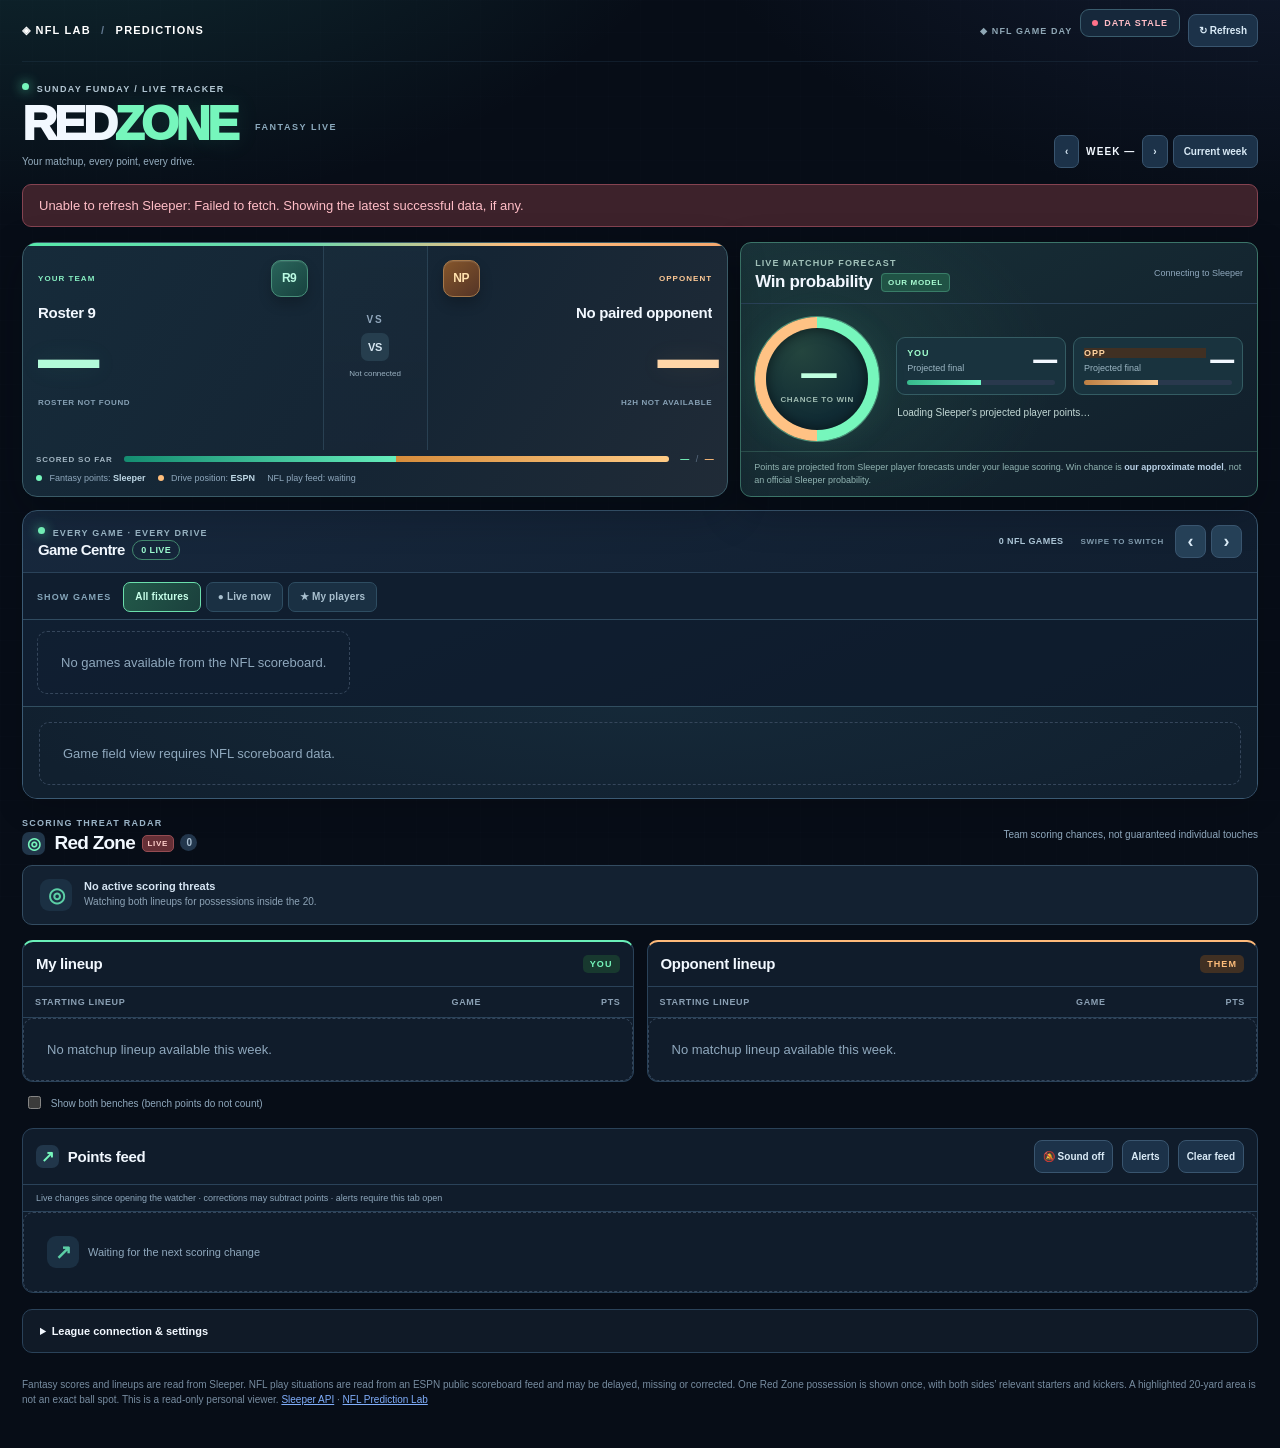
==== redzone.html @ 9529f9e5 "Unify duplicate fantasy Red Zone threat cards and recover last confirmed ball spot from ESPN live ga" ====
<!doctype html>
<html lang="en">
<head>
<meta charset="utf-8">
<meta name="viewport" content="width=device-width, initial-scale=1">
<meta name="theme-color" content="#0a111d">
<meta name="description" content="Sunday Funday fantasy matchup live scores and NFL red zone alerts, powered by Sleeper and ESPN.">
<title>Fantasy Red Zone | NFL Prediction Lab</title>
<link rel="icon" href="assets/favicon.svg" type="image/svg+xml">
<link rel="stylesheet" href="assets/redzone.css?v=4-broadcast">
<link rel="stylesheet" href="assets/redzone-broadcast.css?v=4-4" />
</head>
<body>
<div class="shell">
  <header class="top">
    <a class="back" href="./index.html">◈ NFL LAB <span>/</span> PREDICTIONS</a>
    <div class="topright"><span class="header-signal">◆ NFL GAME DAY</span><span id="connection" class="status"><i></i> CONNECTING</span><button id="refresh" class="small-btn">↻ Refresh</button></div>
  </header>
  <main>
    <div class="page-heading">
      <div class="title-block"><p class="eyebrow"><span class="broadcast-dot"></span> SUNDAY FUNDAY / LIVE TRACKER</p><h1>RED<span>ZONE</span> <small>FANTASY LIVE</small></h1><p class="subtitle">Your matchup, every point, every drive.</p></div>
      <div class="tools"><button id="weekPrev" class="small-btn" title="Previous week">‹</button><b id="weekLabel">WEEK —</b><button id="weekNext" class="small-btn" title="Next week">›</button><button id="currentWeek" class="small-btn subtle">Current week</button></div>
    </div>
    <div id="error" class="error" role="alert" hidden></div>
    <section class="command-deck" id="matchup" aria-label="Fantasy matchup and win forecast"><div class="matchup-live"><section class="scoreboard" aria-label="Your fantasy matchup scoreboard">
      <div class="score-side mine"><div class="score-top"><span class="overline">YOUR TEAM</span><span class="fantasy-logo" id="myBadge" aria-hidden="true">TH</span></div><strong id="myName">Tall &amp; Handsome</strong><div id="myScore" class="points">—</div><span id="myDetails" class="mini">Waiting for Sleeper</span></div>
      <div class="middle"><div class="versus">VS</div><div id="margin" class="margin">—</div><div id="lastUpdate" class="stamp">Not connected</div></div>
      <div class="score-side theirs"><div class="score-top"><span class="overline">OPPONENT</span><span class="fantasy-logo" id="theirBadge" aria-hidden="true">OP</span></div><strong id="theirName">Finding opponent</strong><div id="theirScore" class="points">—</div><span id="theirDetails" class="mini">Waiting for Sleeper</span></div>
    </section>
    <div class="score-track" aria-label="Share of points scored so far"><span class="score-track-label">SCORED SO FAR</span><div class="share-bar"><span id="myShareBar" class="share-me" style="width:50%"></span><span id="theirShareBar" class="share-them" style="width:50%"></span></div><span id="mySharePct" class="share-value">—</span><span class="share-divider">/</span><span id="theirSharePct" class="share-value theirs-share">—</span></div>
    <div class="feedmeta"><span><i class="dot green"></i> Fantasy points: <b>Sleeper</b></span><span><i class="dot orange"></i> Drive position: <b>ESPN</b></span><span id="gameFeedStatus">NFL play feed: waiting</span></div>

    </div>
    <section class="projections-panel panel" aria-label="Fantasy projected points and win probability">
      <div class="panelhead projection-head">
        <div><span class="eyebrow">LIVE MATCHUP FORECAST</span><h2>Win probability <span class="model-label">OUR MODEL</span></h2></div>
        <span id="projectionStamp" class="muted">Loading projections…</span>
      </div>
      <div class="projection-content">
        <div class="win-gauge" id="winGauge" style="--win:50">
          <div class="win-centre"><b id="winPct">—</b><small>CHANCE TO WIN</small></div>
        </div>
        <div class="projection-comparison">
          <div class="forecast-row"><span class="forecast-side me">YOU</span><b id="myProjected">—</b><span class="forecast-descriptor">Projected final</span><div class="forecast-mini"><span id="myForecastBar"></span></div></div>
          <div class="forecast-row"><span class="forecast-side rival">OPP</span><b id="theirProjected">—</b><span class="forecast-descriptor">Projected final</span><div class="forecast-mini"><span id="theirForecastBar"></span></div></div>
          <p id="projectionStatus" class="forecast-status">Checking Sleeper player projections and remaining game time.</p>
        </div>
      </div>
      <div class="projection-disclaimer">Points are projected from Sleeper player forecasts under your league scoring. Win chance is <strong>our approximate model</strong>, not an official Sleeper probability.</div>
    </section>

    </section>
    <section class="game-centre panel" id="games" aria-label="Live NFL game selector">
      <div class="panelhead game-centre-head">
        <div><span class="eyebrow"><span class="broadcast-dot"></span> EVERY GAME · EVERY DRIVE</span><h2>Game Centre <span id="gamesLiveCount" class="games-live-count">—</span></h2></div>
        <div class="game-controls"><span id="gamesStatus">Loading fixtures…</span><span class="swipe-hint">SWIPE TO SWITCH</span><button type="button" class="small-btn" id="gamePrev" aria-label="Previous NFL game">‹</button><button type="button" class="small-btn" id="gameNext" aria-label="Next NFL game">›</button></div>
      </div>
      <div class="game-filterbar" role="group" aria-label="Filter NFL game carousel">
        <span class="filter-title">SHOW GAMES</span>
        <button type="button" data-game-filter="all" aria-pressed="true" class="selected">All fixtures</button>
        <button type="button" data-game-filter="live" aria-pressed="false">● Live now</button>
        <button type="button" data-game-filter="mine" aria-pressed="false">★ My players</button>
      </div>
      <div class="game-strip" id="gameStrip" role="tablist" aria-label="Choose an NFL game"><div class="empty">Loading NFL games…</div></div>
      <div class="game-details" id="gameDetails" role="tabpanel"><div class="empty">Choose any NFL game to view the ball on the field.</div></div>
    </section>
    <section class="redzone-section">
      <div class="section-heading"><div><span class="eyebrow">SCORING THREAT RADAR</span><h2><span class="section-graphic">◎</span> Red Zone <span class="hot">LIVE</span> <span id="rzCount" class="rz-count">0</span></h2></div><span class="muted">Team scoring chances, not guaranteed individual touches</span></div>
      <div id="redzones" class="redzones"><div class="empty">Checking NFL games for Red Zone possessions…</div></div>
    </section>
    <div id="players" class="lineup-toolbar" aria-label="Choose fantasy lineup"><div class="view-switch"><button type="button" class="active" data-view="mine" aria-pressed="true">◉ My team</button><button type="button" data-view="theirs" aria-pressed="false">◉ Opponent</button></div><span class="compact-note">Swipe-free lineup view</span></div>
    <section class="columns" id="lineups" data-view="mine">
      <div class="panel team-panel"><div class="panelhead"><h2>My lineup <span id="myCount" class="count"></span></h2><span class="side-tag yours">YOU</span></div><div class="table-head"><span>STARTING LINEUP</span><span>GAME</span><span>PTS</span></div><div id="myPlayers"><div class="empty">Loading starters…</div></div></div>
      <div class="panel opponent-panel"><div class="panelhead"><h2>Opponent lineup <span id="theirCount" class="count"></span></h2><span class="side-tag rival">THEM</span></div><div class="table-head"><span>STARTING LINEUP</span><span>GAME</span><span>PTS</span></div><div id="theirPlayers"><div class="empty">Loading starters…</div></div></div>
    </section>
    <div class="bench-actions"><label><input id="benchToggle" type="checkbox"> Show both benches (bench points do not count)</label></div>
    <section id="scoringSection" class="panel activity-panel"><div class="panelhead"><h2><span class="section-graphic">↗</span> Points feed</h2><div class="actions"><button id="sound" class="small-btn">🔕 Sound off</button><button id="notifications" class="small-btn">Alerts</button><button id="clearActivity" class="small-btn subtle">Clear feed</button></div></div><div class="activity-help">Live changes since opening the watcher · corrections may subtract points · alerts require this tab open</div><div id="activity" class="activity"><div class="empty">Waiting for the next fantasy-points change…</div></div></section>
    <section class="settings"><details><summary>League connection &amp; settings</summary><div class="settings-body"><p>Connected by default to Sunday Funday / Tall &amp; Handsome. You can change league and roster if you want to watch a different Sleeper matchup.</p><div class="settings-controls"><label>Sleeper league ID <input id="leagueInput" inputmode="numeric" autocomplete="off"></label><label>My roster number <input id="rosterInput" type="number" min="1" max="99"></label><button id="saveSettings" class="small-btn primary">Connect league</button></div><p class="fine">No Sleeper password or API key needed. Settings and scoring activity remain in this browser.</p></div></details></section>
    <footer>Fantasy scores and lineups are read from Sleeper. NFL play situations are read from an ESPN public scoreboard feed and may be delayed, missing or corrected. One Red Zone possession is shown once, with both sides’ relevant starters and kickers. A highlighted 20-yard area is not an exact ball spot. This is a read-only personal viewer. <a href="https://docs.sleeper.com/" target="_blank" rel="noopener">Sleeper API</a> · <a href="./index.html">NFL Prediction Lab</a></footer>
  </main>
  <nav class="mobile-dock" aria-label="Red Zone navigation"><a href="#matchup"><span aria-hidden="true">◈</span>Matchup</a><a href="#games"><span aria-hidden="true">▰</span>Games</a><a href="#players"><span aria-hidden="true">♙</span>Players</a><a href="#scoringSection"><span aria-hidden="true">↗</span>Activity</a></nav>
</div>
<script src="assets/redzone-core.js?v=4-4" defer></script>
<script src="assets/redzone.js?v=4-4" defer></script>
</body>
</html>
---- assets/redzone.css ----
:root{color-scheme:dark;--bg:#090f1a;--panel:#121c2b;--panel2:#192536;--border:#29394d;--text:#f2f6fc;--muted:#9aabba;--lime:#71ebbb;--orange:#ffad57;--red:#ff7285;--blue:#80aefb;font-family:Inter,-apple-system,BlinkMacSystemFont,"Segoe UI",sans-serif}
*{box-sizing:border-box}body{margin:0;background:radial-gradient(ellipse 120% 470px at 55% -130px,#18304b 0%,#090f1a 73%);color:var(--text);min-height:100vh}button,input{font:inherit}button{cursor:pointer}a{color:var(--blue)}.shell{max-width:1510px;margin:auto;padding:0 28px}.top{height:75px;display:flex;align-items:center;justify-content:space-between;border-bottom:1px solid var(--border)}.back{text-decoration:none;font-weight:900;letter-spacing:.1em;color:white}.back span{color:#627991;margin:0 11px}.topright,.tools,.actions{display:flex;align-items:center;gap:9px;flex-wrap:wrap}.status{font-size:11px;letter-spacing:.09em;border:1px solid var(--border);border-radius:40px;padding:9px 12px;color:var(--muted);font-weight:800}.status i{display:inline-block;width:7px;height:7px;border-radius:100%;background:var(--orange);margin-right:6px}.status.live i{background:var(--lime);box-shadow:0 0 11px var(--lime)}.status.error i{background:var(--red)}.small-btn{background:#1a2a3b;border:1px solid #355069;color:#dce8f9;border-radius:9px;padding:9px 13px;font-size:12px;font-weight:700}.small-btn:active{transform:translateY(1px)}.small-btn:hover{background:#25415b}.small-btn.primary{background:var(--lime);border-color:var(--lime);color:#09171a}.subtle{background:transparent}main{padding:33px 0 44px}.page-heading{display:flex;align-items:end;justify-content:space-between;gap:20px;margin-bottom:27px}.eyebrow,.overline{font-size:10px;font-weight:850;letter-spacing:.18em;color:var(--lime)}h1{font-size:clamp(38px,5.4vw,72px);letter-spacing:-.055em;line-height:1;margin:11px 0 10px}h1 em{color:var(--lime);font-style:normal}.subtitle,.muted,.mini,.stamp{color:var(--muted);font-size:13px}.subtitle{margin:0}.tools{padding-bottom:4px}.tools b{font-size:13px;min-width:64px;text-align:center;white-space:nowrap}.scoreboard{display:grid;grid-template-columns:minmax(0,1fr) 170px minmax(0,1fr);border:1px solid var(--border);border-radius:17px;background:linear-gradient(155deg,#162637,#101b28);overflow:hidden}.score-side{padding:27px 32px}.score-side strong{display:block;font-size:clamp(15px,1.75vw,21px);font-weight:800;margin:11px 0 5px;white-space:nowrap;overflow:hidden;text-overflow:ellipsis}.score-side.theirs{text-align:right}.theirs .overline{color:var(--orange)}.points{font-size:clamp(53px,6.4vw,88px);line-height:1.06;font-weight:900;letter-spacing:-.065em;font-variant-numeric:tabular-nums}.mine .points{color:var(--lime)}.theirs .points{color:var(--orange)}.middle{border-left:1px solid var(--border);border-right:1px solid var(--border);display:flex;flex-direction:column;align-items:center;justify-content:center;gap:9px;text-align:center}.versus{font-weight:900;color:#748ba0;font-size:16px}.margin{padding:6px 10px;background:#263648;border-radius:6px;font-size:12px;font-weight:900}.stamp{font-size:10px;padding:0 10px}.feedmeta{display:flex;gap:12px 23px;flex-wrap:wrap;margin:15px 0 31px;color:var(--muted);font-size:11px}.feedmeta b{color:#d1dbe8}.dot{display:inline-block;width:8px;height:8px;border-radius:100%;margin-right:5px}.green{background:var(--lime)}.orange{background:var(--orange)}.section-heading{display:flex;justify-content:space-between;align-items:end;gap:14px;margin-bottom:13px}.section-heading .eyebrow{color:var(--muted)}h2{font-size:18px;letter-spacing:-.02em;margin:6px 0}.hot{color:var(--orange);font-size:10px;vertical-align:middle}.redzone-section{margin-bottom:30px}.redzones{display:grid;grid-template-columns:repeat(auto-fit,minmax(270px,1fr));gap:12px}.redzone-card{border:1px solid #5a4939;border-left:5px solid var(--orange);background:linear-gradient(110deg,#30271f,#1b2532);padding:18px 19px;border-radius:11px}.redzone-card.opponent{border-left-color:var(--red);background:linear-gradient(110deg,#32232d,#1b2532)}.rz-top{display:flex;justify-content:space-between;align-items:center;gap:10px}.rz-pill{background:#664021;color:#ffd4a3;padding:4px 9px;font-size:10px;font-weight:900;border-radius:5px;letter-spacing:.07em}.opponent .rz-pill{background:#633340;color:#ffd3d9}.rz-game{font-weight:850;font-size:15px;margin:9px 0}.rz-players{font-size:12px;line-height:1.7;color:#e8eff9}.rz-foot{color:#adb9c5;font-size:11px;margin-top:9px}.empty{padding:23px;color:var(--muted);border:1px dashed #35465b;border-radius:10px;font-size:13px;grid-column:1/-1}.columns{display:grid;grid-template-columns:1fr 1fr;gap:15px}.panel{background:var(--panel);border:1px solid var(--border);border-radius:13px;overflow:hidden}.panelhead{display:flex;justify-content:space-between;align-items:center;gap:12px;border-bottom:1px solid var(--border);padding:16px 18px}.panelhead h2{margin:0}.count{font-size:11px;color:var(--muted);font-weight:500}.side-tag{font-weight:900;font-size:9px;letter-spacing:.12em;padding:6px 8px;border-radius:5px}.yours{color:var(--lime);background:#18392f}.rival{color:var(--orange);background:#403023}.table-head,.player{display:grid;grid-template-columns:minmax(0,1fr) 112px 73px;gap:8px;align-items:center;padding:0 18px}.table-head{height:36px;color:#7c91a5;font-size:10px;letter-spacing:.12em;font-weight:800;border-bottom:1px solid var(--border)}.table-head span:last-child{text-align:right}.player{min-height:63px;border-bottom:1px solid #223144}.player:last-child{border-bottom:0}.player.redzone{background:#382c22}.player.redzone.enemy{background:#362632}.player.changed{animation:flash 4.5s ease-out}.player.bench{background:#0c1521;opacity:.83}.who{display:flex;min-width:0;align-items:center;gap:11px}.position{display:flex;align-items:center;justify-content:center;background:#263c51;border:1px solid #34506b;color:#c7ddff;border-radius:7px;min-width:34px;height:33px;font-size:10px;font-weight:900}.who-text{min-width:0}.who-text strong{display:block;font-size:12px;white-space:nowrap;overflow:hidden;text-overflow:ellipsis}.who-text small{display:block;margin-top:3px;color:var(--muted);font-size:10px}.game{color:#b0c0ce;font-size:10px}.game.live{color:var(--lime)}.game.final{color:#748796}.game small{display:block;font-size:10px;margin-top:4px;color:#8496a6}.playerpoints{font-variant-numeric:tabular-nums;text-align:right;font-weight:900;font-size:17px}.playerpoints.unknown{font-size:12px;color:var(--muted)}.bench-actions{padding:17px 3px 28px;color:var(--muted);font-size:12px}.bench-actions label{cursor:pointer}.bench-actions input{accent-color:var(--lime);vertical-align:middle;margin-right:7px}.activity-panel{margin-bottom:24px}.activity-help{padding:12px 18px;border-bottom:1px solid var(--border);color:var(--muted);font-size:11px}.activity{max-height:440px;overflow-y:auto}.activity-row{display:grid;grid-template-columns:68px 71px minmax(0,1fr) 70px;gap:10px;align-items:center;padding:13px 18px;border-bottom:1px solid #243347;font-size:12px}.activity-row:last-child{border-bottom:0}.event-time{color:var(--muted);font-size:11px}.event-team{font-weight:900;font-size:10px}.event-team.my{color:var(--lime)}.event-team.their{color:var(--orange)}.event-title{font-weight:700}.event-title small{display:block;color:var(--muted);font-size:10px;font-weight:400;margin-top:5px}.event-delta{text-align:right;font-weight:900;font-variant-numeric:tabular-nums;color:var(--lime)}.event-delta.neg{color:var(--red)}.settings{border:1px solid var(--border);border-radius:10px;background:#101a27}.settings summary{padding:15px 17px;cursor:pointer;font-size:12px;font-weight:700}.settings-body{padding:1px 17px 15px;color:var(--muted);font-size:12px}.settings-controls{display:flex;gap:10px;flex-wrap:wrap;align-items:end}.settings-controls label{display:grid;gap:7px}.settings-controls input{background:#091523;color:var(--text);border:1px solid #355069;padding:10px;border-radius:7px;width:230px}.settings-controls label:nth-child(2) input{width:135px}.fine{font-size:11px}footer{font-size:11px;color:#778ca0;line-height:1.8;margin-top:24px}.error{border:1px solid #854351;background:#3d222b;padding:13px 16px;border-radius:9px;color:#ffbdc6;margin-bottom:15px;font-size:13px}@keyframes flash{0%,40%{background:#255141}100%{background:transparent}}@media(max-width:850px){.columns{grid-template-columns:1fr}.page-heading{align-items:start;flex-direction:column}.scoreboard{grid-template-columns:minmax(0,1fr) 82px minmax(0,1fr)}.score-side{padding:19px 14px}.score-side strong{font-size:14px;min-height:34px}.points{font-size:clamp(36px,8vw,67px)}.margin{font-size:10px;padding:6px}.stamp{font-size:9px}.shell{padding:0 14px}.activity-row{grid-template-columns:49px 40px minmax(0,1fr) 52px;padding:12px 9px;gap:7px}.activity-row .event-team{font-size:9px}.section-heading{align-items:start;flex-direction:column}.panelhead{flex-wrap:wrap}}@media(max-width:400px){.top{height:66px}.back{font-size:11px}.status{font-size:9px;padding:8px}.topright .small-btn{font-size:10px;padding:8px}.scoreboard{grid-template-columns:minmax(0,1fr) 66px minmax(0,1fr)}.score-side strong{font-size:12px}.middle .versus{font-size:12px}.table-head,.player{grid-template-columns:minmax(0,1fr) 83px 53px;gap:4px;padding-left:11px;padding-right:11px}.who{gap:6px}.who-text strong{font-size:11px}.position{min-width:29px;height:29px}.playerpoints{font-size:15px}}



/* v2 broadcast redesign — dense, readable and mobile-first */
:root{--bg:#080e17;--panel:#111d2c;--panel2:#1c2b3d;--border:#26394e;--muted:#94a8be;--lime:#54e3b0;--orange:#ffb34f;--red:#ff637a}
html{font-size:13px}body{background:#080e17;background-image:radial-gradient(ellipse 65% 26rem at 3% -9%,rgba(34,99,104,.2),transparent 80%),radial-gradient(ellipse 50% 25rem at 98% 0%,rgba(50,67,116,.16),transparent 75%)}
.shell{max-width:1320px;padding:0 20px}
.top{height:55px}.back{font-size:11px;letter-spacing:.09em}.back span{margin:0 6px}
.topright{gap:8px}.status{font-size:9px;padding:7px 11px;letter-spacing:.1em}
.status i{width:6px;height:6px}.small-btn{font-size:11px;border-radius:8px;padding:7px 10px;background:#172538}
main{padding:21px 0 34px}
.page-heading{margin-bottom:16px;gap:12px}.page-heading .eyebrow{margin:0;color:#93abc1;font-size:9px;letter-spacing:.17em}
.broadcast-dot{display:inline-block;vertical-align:2px;width:7px;height:7px;border-radius:50%;background:var(--lime);box-shadow:0 0 12px #54e3b0;margin-right:4px;animation:breathe 2s infinite}
h1{font-size:clamp(27px,3.1vw,40px);margin:6px 0 3px;letter-spacing:-.055em;line-height:1.05;font-weight:950}
h1 span{color:var(--lime)}h1 small{font-size:10px;letter-spacing:.17em;color:#8196aa;vertical-align:middle;font-weight:800;margin-left:10px}
.subtitle{font-size:11px;line-height:1.3}
.tools{gap:5px;padding:0;align-items:center}.tools b{font-size:10px;letter-spacing:.07em;min-width:52px}
.scoreboard{position:relative;grid-template-columns:minmax(0,1fr) minmax(82px,.25fr) minmax(0,1fr);border-color:#2e4257;background:linear-gradient(115deg,#172939 0%,#101e2c 49%,#172334 100%);border-radius:14px;box-shadow:0 7px 30px rgba(0,0,0,.22)}
.scoreboard:before{content:"";position:absolute;top:0;left:0;right:0;height:2px;background:linear-gradient(90deg,var(--lime) 0%,rgba(77,225,172,.2) 48%,rgba(255,166,73,.24) 52%,var(--orange) 100%)}
.score-side{padding:17px 20px 13px;min-width:0}
.score-top{display:flex;align-items:center;justify-content:space-between;gap:5px}
.score-side.theirs .score-top{flex-direction:row-reverse}
.overline{font-size:8px;letter-spacing:.15em;color:#70e7b8}.theirs .overline{color:#f8b66c}
.fantasy-logo{display:grid;place-items:center;flex:0 0 auto;width:35px;height:35px;border-radius:10px;background:linear-gradient(140deg,#2a655b,#17423f);border:1px solid #488f7a;color:#bafae2;font-weight:900;font-size:12px;letter-spacing:-.05em;box-shadow:0 2px 8px #0003}
.theirs .fantasy-logo{background:linear-gradient(140deg,#85562b,#543426);border-color:#a5784a;color:#ffe2ae}
.score-side strong{font-size:clamp(12px,1.15vw,15px);margin:6px 0 6px;min-height:17px;font-weight:780}
.points{font-size:clamp(38px,4.7vw,66px);font-variant-numeric:tabular-nums;letter-spacing:-.063em;line-height:1;font-weight:950}
.mine .points{color:#a0fbd4}.theirs .points{color:#ffd296}
.score-side .mini{display:block;margin-top:8px;font-size:8px;letter-spacing:.09em;color:#8399af}
.middle{border-color:#2e4257;gap:8px;padding:10px 4px}.versus{font-size:10px;letter-spacing:.2em}.margin{background:#253448;border-radius:7px;padding:9px 9px;font-size:12px;white-space:nowrap;color:#c9d8e8}
.margin.leading{color:#88f4ca;background:rgba(36,116,91,.28)}.margin.trailing{color:#ffd19d;background:rgba(122,67,36,.29)}
.stamp{font-size:9px;line-height:1.3;color:#94a7b7}
.score-track{display:flex;gap:7px;align-items:center;margin:10px 0 0;font-size:9px;letter-spacing:.05em}
.score-track-label{font-size:9px;color:#8095a7;letter-spacing:.1em;font-weight:850;white-space:nowrap}
.share-bar{display:flex;min-width:0;height:6px;border-radius:10px;overflow:hidden;background:#263548;flex:1;margin:0 5px}
.share-me{background:linear-gradient(90deg,#148c70,#65edbb);transition:width .45s ease}.share-them{background:linear-gradient(90deg,#d68c3b,#ffcb85);transition:width .45s ease}
.share-value{color:var(--lime);font-weight:900;font-variant-numeric:tabular-nums}.share-value.theirs-share{color:var(--orange)}
.share-divider{color:#5e7186}
.feedmeta{gap:7px 19px;margin:9px 0 22px;font-size:9px;line-height:1.3}
.feedmeta .dot{width:6px;height:6px}.feedmeta b{font-weight:800}
.section-heading{margin-bottom:10px;align-items:center}.section-heading .eyebrow{font-size:9px;letter-spacing:.14em;color:#90a6bb}
.section-heading h2{font-size:18px;margin:3px 0 0;letter-spacing:-.03em}
.section-graphic{display:inline-grid;place-items:center;width:23px;height:23px;border-radius:7px;background:#21364a;color:var(--lime);font-size:16px;margin-right:5px}
.hot{display:inline-block;padding:3px 5px;border:1px solid #764438;border-radius:5px;background:#42272a;color:#ffc1b2;font-size:8px;letter-spacing:.08em;vertical-align:3px;margin-left:2px}
.rz-count{font-size:10px;color:#a8bdd0;background:#22364c;border-radius:99px;min-width:19px;padding:3px 6px;vertical-align:3px;margin-left:2px}
.section-heading .muted{font-size:10px}.redzone-section{margin-bottom:20px}
.redzones{gap:10px;grid-template-columns:repeat(auto-fit,minmax(245px,1fr))}
.redzone-card{position:relative;border:1px solid #365f56;border-left:3px solid var(--lime);background:linear-gradient(130deg,#162d2d,#132234);padding:12px 13px 11px;border-radius:11px;overflow:hidden}
.redzone-card.opponent{background:linear-gradient(130deg,#2a262a,#152332);border-color:#6b4551;border-left:3px solid var(--red)}
.rz-top{gap:8px}.rz-pill{color:#a2fbd3;background:#1d5b4d;font-size:8px;padding:4px 6px;border-radius:5px;letter-spacing:.06em}
.opponent .rz-pill{background:#713e4b;color:#ffc5ce}.rz-clock{font-size:10px;color:#b2c3cd;font-variant-numeric:tabular-nums}
.rz-main{display:flex;align-items:center;justify-content:space-between;gap:8px;margin:9px 0 8px}
.rz-team{display:flex;align-items:center;gap:8px;font-size:15px}
.rz-team b{display:block;font-size:15px}.rz-team small{display:block;color:#8aa1b4;font-size:9px;margin-top:2px}
.rz-chip{font-size:9px;color:#ffd7ac;border:1px solid #916b43;background:#584028;padding:5px 7px;border-radius:6px;font-weight:800;white-space:nowrap}
.team-mark{display:inline-grid;position:relative;place-items:center;vertical-align:middle;flex:0 0 auto;width:22px;height:22px;border-radius:7px;background:#263b4d;overflow:hidden}
.team-mark img{position:absolute;inset:1px;width:calc(100% - 2px);height:calc(100% - 2px);object-fit:contain;filter:drop-shadow(0 0 1px rgba(255,255,255,.2))}
.team-mark .team-code{font-size:8px;font-weight:900;color:#b5cbe0}
.team-mark.tiny{width:17px;height:17px;border-radius:4px;background:#263447}
.team-mark.tiny .team-code{font-size:7px}.team-mark.large{width:36px;height:36px;border-radius:10px;background:#233c43}
.mini-field{height:35px;position:relative;display:flex;align-items:center;border:1px solid #578365;border-radius:5px;overflow:hidden;background:repeating-linear-gradient(90deg,#16452f 0,#16452f 19.4%,#22573b 19.5%,#22573b 20%);margin:0 0 8px}
.field-stripes{position:absolute;inset:3px 8px;border-left:1px solid #ffffff62;border-right:2px solid #ffffffaa;background:repeating-linear-gradient(90deg,transparent 0,transparent calc(25% - 1px),#ffffff44 calc(25% - 1px),#ffffff44 25%);pointer-events:none}
.field-twenty,.field-ten,.field-goal{position:absolute;z-index:1;font-size:9px;color:#d0e8d7;font-weight:900;letter-spacing:.1em;text-shadow:0 1px 3px #000;top:12px}
.field-twenty{left:12px}.field-ten{left:51%}.field-goal{right:10px}.field-ball{position:absolute;left:36%;top:8px;font-size:16px;transform:rotate(15deg);color:#ffe6a7;text-shadow:0 1px 5px #000;filter:drop-shadow(0 0 5px #ffd885)}
.rz-players{font-size:11px;line-height:1.35;font-weight:700;color:#eef7ff}.rz-secondary{display:block;font-size:10px;color:#9db5c6;margin-top:4px}
.rz-foot{font-size:10px;color:#9fb6c8;margin-top:8px}
.idle-zone{display:flex;align-items:center;gap:12px;padding:13px 17px;min-height:60px;border-style:solid;background:#101d2b}
.idle-icon{display:grid;place-items:center;flex:0 0 auto;width:32px;height:32px;border-radius:9px;background:#1b3043;color:#5ccfa6;font-size:20px;font-weight:800}
.idle-zone b{display:block;font-size:11px;color:#d6e5f3}.idle-zone small{display:block;color:#8da3b6;font-size:10px;margin-top:3px;line-height:1.4}
.columns{gap:12px}.panel{border-radius:11px;background:#101c2b}.panelhead{padding:11px 13px;min-height:45px}.panelhead h2{font-size:14px;font-weight:850}.count{font-size:9px;margin-left:6px;letter-spacing:.07em}
.side-tag{padding:4px 7px;font-size:9px;border-radius:5px}
.table-head,.player{grid-template-columns:minmax(0,1fr) 100px 56px;gap:6px;padding:0 12px}
.table-head{height:29px;font-size:9px;letter-spacing:.07em;color:#8ba0b4}.player{min-height:52px;border-color:#203246;transition:background .3s}
.player .who{gap:8px}.player-photo{position:relative;display:grid;place-items:center;flex:0 0 auto;width:34px;height:34px;border:1px solid #3b5168;border-radius:10px;background:radial-gradient(circle at 50% 15%,#385b72,#1b2b3f);overflow:hidden}
.player-photo .photo-fallback{font-weight:900;color:#bcd3e4;font-size:12px}.player-photo img{width:100%;height:100%;position:absolute;inset:0;object-fit:cover;object-position:center top;background:#203147}
.who-text{min-width:0;flex:1}.who-text strong{font-size:11px;line-height:1.2;color:#e8f2fc;font-weight:760;letter-spacing:-.015em}
.who-text small{display:flex;align-items:center;gap:4px;margin-top:3px;font-size:9px;white-space:nowrap;overflow:hidden}
.player .position{min-width:0;width:auto;height:auto;padding:2px 4px;line-height:1.1;border:1px solid #36516a;border-radius:4px;background:#243b51;color:#bad5ee;font-size:8px}
.player .game{font-size:10px;letter-spacing:.01em;white-space:nowrap;min-width:0}.game small{font-size:9px;white-space:nowrap;overflow:hidden;text-overflow:ellipsis;margin-top:2px}
.game.live{color:#76efbc;font-weight:850}.game.final{color:#8399aa}.game.live:before{content:"";display:inline-block;width:5px;height:5px;background:#76efbc;border-radius:50%;vertical-align:2px;margin-right:3px}
.playerpoints{font-size:16px;letter-spacing:-.03em;color:#ebf4fc}.team-panel .playerpoints{color:#a3f5d0}.opponent-panel .playerpoints{color:#ffd5a6}
.player.redzone{background:linear-gradient(90deg,rgba(30,108,74,.33),rgba(25,46,55,.18))}
.player.redzone.enemy{background:linear-gradient(90deg,rgba(131,59,65,.3),rgba(25,46,55,.13))}
.threat-indicator{font-weight:900;font-size:8px;color:#ffcd8a;background:#704d2b;border-radius:4px;padding:2px 3px}.bench-label{font-size:8px;color:#8ea3b6}
.bench-actions{padding:11px 4px 19px;font-size:10px}.bench-actions input{vertical-align:-2px}
.lineup-toolbar{display:none}
.activity-panel{margin-bottom:16px}.activity-panel .panelhead{flex-wrap:wrap;gap:7px}.activity-panel .small-btn{padding:6px 8px;font-size:10px}
.activity-help{font-size:10px;padding:8px 13px}
.activity-row{display:grid;grid-template-columns:29px minmax(0,1fr) 51px;gap:9px;padding:9px 13px;min-height:52px}
.event-symbol{width:27px;height:27px;display:grid;place-items:center;border-radius:7px;color:#71e9b9;background:#193e39;font-size:16px;font-weight:850}
.event-rival .event-symbol{background:#483423;color:#ffce86}
.event-description{min-width:0}.event-description .event-label{display:block;font-size:9px;color:#84a9ab;letter-spacing:.06em;font-weight:900}
.event-rival .event-label{color:#dab78e}.event-description strong{display:block;font-size:11px;margin-top:2px;white-space:nowrap;overflow:hidden;text-overflow:ellipsis}
.event-description small{display:block;font-size:9px;margin-top:2px;color:#899fb1;white-space:nowrap;overflow:hidden;text-overflow:ellipsis}
.event-delta{font-size:13px}.event-delta.neg{color:#ff7383}.empty-events{display:flex;align-items:center;gap:9px;font-size:11px}
.settings summary{font-size:11px}.settings-body{font-size:11px}footer{font-size:10px;line-height:1.55}
@keyframes breathe{0%,100%{opacity:1;box-shadow:0 0 3px #54e3b055}50%{opacity:.6;box-shadow:0 0 12px #54e3b0}}
@media(min-width:980px){.score-side{padding-left:24px;padding-right:24px}.score-side.theirs .fantasy-logo{order:0}}
@media(max-width:979px){
  .lineup-toolbar{display:flex;align-items:center;justify-content:space-between;gap:8px;margin:0 0 10px}
  .view-switch{display:grid;grid-template-columns:1fr 1fr;padding:3px;gap:3px;background:#172536;border:1px solid #2b4056;border-radius:10px;flex:1}
  .view-switch button{border:0;background:transparent;color:#8ca5b9;border-radius:7px;padding:8px 9px;font-size:11px;font-weight:800}
  .view-switch button.active{color:#bdfae3;background:#295547;box-shadow:0 2px 7px #0003}
  .view-switch button[data-view="theirs"].active{background:#57412f;color:#ffdeb1}
  .compact-note{font-size:9px;color:#8198ab}
  .columns{grid-template-columns:1fr;gap:0}
  .columns[data-view="mine"] .opponent-panel,.columns[data-view="theirs"] .team-panel{display:none}
}
@media(max-width:850px){
  .shell{padding:0 12px}.top{height:51px}.page-heading{display:flex;align-items:start;flex-direction:row;margin-bottom:14px;gap:10px}
  .page-heading h1{font-size:clamp(24px,6vw,32px)}.page-heading h1 small{display:none}
  .title-block{min-width:0}.page-heading .eyebrow{font-size:8px}.subtitle{font-size:10px}
  .tools{margin-top:3px;flex:0 0 auto}
  .scoreboard{grid-template-columns:minmax(0,1fr) 73px minmax(0,1fr)}
  .score-side{padding:12px 12px 13px}.score-side strong{font-size:clamp(11px,2.9vw,13px);min-height:0;margin:8px 0 7px;line-height:1.2;max-height:29px;white-space:normal;overflow:hidden;display:-webkit-box;-webkit-line-clamp:2;-webkit-box-orient:vertical}
  .points{font-size:clamp(37px,8.2vw,64px)}.score-side .mini{font-size:8px;margin-top:7px}
  .fantasy-logo{width:31px;height:31px;font-size:11px}.overline{font-size:8px}
  .middle{border-color:#293d53}.margin{font-size:10px;padding:6px 5px}.versus{font-size:9px}.stamp{font-size:8px}
  .score-track{gap:5px}.score-track-label{font-size:8px}.share-bar{margin:0 2px}
  .feedmeta{margin:10px 0 21px}.section-heading .muted{font-size:9px}
  .table-head,.player{grid-template-columns:minmax(0,1fr) 95px 56px;padding:0 11px}
  .player{min-height:49px}.player-photo{width:31px;height:31px}
}
@media(max-width:480px){
  .shell{padding:0 10px}.topright .small-btn{padding:7px 8px}.back{font-size:10px}.status{padding:7px 8px;font-size:8px}
  main{padding-top:15px}
  .page-heading .eyebrow{letter-spacing:.08em;font-size:8px}
  .tools{gap:2px}.tools .small-btn{padding:7px 7px}.tools b{min-width:42px;font-size:9px}.tools #currentWeek{display:none}
  .scoreboard{grid-template-columns:minmax(0,1fr) 59px minmax(0,1fr)}
  .score-side{padding:11px 9px}.score-top{gap:2px}.score-side strong{font-size:11px;margin:6px 0 9px;min-height:26px}
  .fantasy-logo{width:28px;height:28px;font-size:10px;border-radius:8px}.overline{font-size:7px}
  .points{font-size:clamp(29px,8.1vw,45px)}.score-side .mini{font-size:7px;letter-spacing:.04em}
  .middle{padding:5px 2px;gap:6px}.margin{font-size:9px;letter-spacing:-.02em;padding:6px 2px}.stamp{font-size:7px;padding:0 2px}
  .feedmeta{gap:5px 10px;font-size:9px}.section-heading .muted{display:none}
  .section-heading h2{font-size:16px}.hot{vertical-align:2px}.rz-count{vertical-align:2px}
  .compact-note{display:none}
  .table-head,.player{grid-template-columns:minmax(0,1fr) 81px 53px;gap:5px;padding:0 8px}
  .player .who{gap:6px}.player-photo{width:31px;height:31px;border-radius:9px}
  .who-text strong{font-size:11px}.player .game{font-size:10px}.game small{font-size:9px}.playerpoints{font-size:15px}
  .redzones{grid-template-columns:1fr}
}
@media(max-width:350px){
  .page-heading h1{font-size:22px}.page-heading .eyebrow{font-size:7px}
  .scoreboard{grid-template-columns:minmax(0,1fr) 53px minmax(0,1fr)}
  .score-side{padding:9px 6px}.score-side strong{font-size:10px}.points{font-size:28px}
  .fantasy-logo{height:25px;width:25px;font-size:9px}
  .table-head,.player{grid-template-columns:minmax(0,1fr) 72px 47px;gap:3px;padding:0 6px}
  .player-photo{width:27px;height:27px}.player .who{gap:4px}.who-text strong{font-size:10px}
  .player .game{font-size:9px}.game small{font-size:8px}.playerpoints{font-size:14px}
}
@media(prefers-reduced-motion:reduce){*,*:before,*:after{animation:none!important;transition:none!important}}



/* v3 — NFL Game Centre & Sleeper-projection live odds */
.game-centre{margin-bottom:13px;border:1px solid #32516a;background:linear-gradient(145deg,#17263a 0%,#0f1c2c 75%);overflow:hidden}
.game-centre-head{display:flex;align-items:center;padding:11px 13px;gap:8px}
.game-centre-head .eyebrow,.projection-head .eyebrow{font-size:8px;color:#95b3c9;letter-spacing:.12em}
.game-centre-head h2,.projection-head h2{font-size:16px;margin:3px 0 0}
.games-live-count{font-size:9px;letter-spacing:.04em;font-weight:850;color:#7beba9;border:1px solid #296a56;border-radius:30px;padding:3px 7px;vertical-align:2px;margin-left:4px}
.game-controls{display:flex;align-items:center;gap:4px}.game-controls .small-btn{font-size:19px;line-height:1;height:30px;width:30px;padding:3px 0;text-align:center}
#gamesStatus{color:#91a9bd;letter-spacing:.045em;font-size:9px;font-weight:750;padding-right:6px}
.game-strip{display:flex;gap:7px;overflow-x:auto;overscroll-behavior-inline:contain;scroll-snap-type:x mandatory;-webkit-overflow-scrolling:touch;scrollbar-color:#2f536b transparent;padding:11px 12px 12px;border-bottom:1px solid #294159}
.game-strip:focus{outline:1px solid #45ddaf}.game-tab{position:relative;flex:0 0 145px;scroll-snap-align:center;text-align:left;border:1px solid #2d465c;background:#17283b;border-radius:10px;padding:9px 10px;color:#dce8f3;transition:border-color .14s,background .14s}
.game-tab:hover{background:#20394e}.game-tab.selected{background:#25453e;border-color:#56c99c;box-shadow:inset 0 0 0 1px #56c99c,0 0 14px #54e3b015}
.game-tab.playing:not(.selected){border-color:#426d5c}
.game-tab-top{display:flex;justify-content:space-between;align-items:center;gap:5px;margin:0 0 8px}
.game-tab-status{font-size:8px;font-weight:850;letter-spacing:.07em;color:#8eabc1;white-space:nowrap}.game-tab.playing .game-tab-status{color:#6af3b6}.fantasy-watch-count{font-size:8px;font-weight:800;border-radius:5px;background:#284663;color:#bcdaff;padding:3px 4px}
.game-tab-score{display:flex;align-items:center;justify-content:space-between;font-size:11px;font-weight:700;margin:5px 0 0}
.game-tab-score>span{display:flex;align-items:center;gap:6px}.game-tab-score b{font-size:15px;font-variant-numeric:tabular-nums;color:#f1f8ff}
.game-details{padding:13px 14px 12px;min-width:0}
.field-details-head{display:flex;gap:9px;justify-content:space-between;align-items:center;min-width:0}
.field-matchup{display:flex;align-items:center;gap:8px;min-width:0}.field-matchup>b{font-size:16px;letter-spacing:-.025em}.field-matchup>span:not(.team-mark):not(.field-vs){font-size:17px;font-weight:900;font-variant-numeric:tabular-nums;color:white}
.field-matchup .field-vs{font-size:13px;color:#56728a;margin:0 4px}.field-state{font-size:10px;font-weight:850;color:#a9bfd0;letter-spacing:.07em;white-space:nowrap}
.live-ring{background:#1d5549;color:#87efc1;padding:5px 7px;border-radius:30px;font-size:9px;letter-spacing:.05em;margin-right:8px}
.field-wrap{margin:12px 0 8px;padding:4px;border-radius:9px;background:#112234;border:1px solid #2d5360}
.field-stadium{height:160px;width:100%;display:grid;grid-template-columns:8% minmax(0,1fr) 8%;border:1px solid #456e67;border-radius:6px;overflow:hidden;background:#16452f}
.endzone{display:flex;flex-direction:column;align-items:center;justify-content:center;gap:4px;overflow:hidden;background:repeating-linear-gradient(0deg,#1b3845 0,#1b3845 20px,#204151 20px,#204151 40px)}
.endzone-home{background:repeating-linear-gradient(0deg,#413021 0,#413021 20px,#523825 20px,#523825 40px)}
.endzone .team-mark{width:32px;height:32px;border-radius:7px}.endzone b{font-size:10px;letter-spacing:.05em}
.playing-field{position:relative;overflow:hidden;background:repeating-linear-gradient(90deg,#1d5a3d 0,#1d5a3d 9.9%,#236747 10%,#236747 19.9%);border-inline:2px solid #d5e9db}
.playing-field:before{content:"";position:absolute;inset:0;background:repeating-linear-gradient(90deg,transparent 0,transparent calc(10% - 1px),rgba(234,255,245,.67) calc(10% - 1px),rgba(234,255,245,.67) 10%);pointer-events:none}
.playing-field:after{content:"";position:absolute;inset:18% 0;border-block:1px solid rgba(214,243,222,.45);pointer-events:none}
.yard-grid-mark{position:absolute;top:49%;transform:translate(-50%,-50%);font-size:12px;font-weight:850;color:#e6f2e6bd;text-shadow:0 2px 5px #13271b99;z-index:1;pointer-events:none}
.yard-grid-mark:first-child,.yard-grid-mark:last-child{display:none}
.ball-marker{position:absolute;top:27%;height:47%;width:3px;transform:translateX(-50%);background:#ffdd80;box-shadow:0 0 14px #ffe68d,0 0 0 1px #603c0b;border-radius:5px;z-index:5;transition:left .5s ease}
.ball-marker span{position:absolute;left:50%;top:-25px;transform:translateX(-50%) rotate(-28deg);font-size:22px;filter:drop-shadow(0 0 9px #f6df89)}
.ball-marker:after{content:"";position:absolute;left:50%;top:50%;width:12px;height:12px;background:#ffe29a;border:2px solid #372300;border-radius:50%;transform:translate(-50%,-50%);box-shadow:0 0 10px #fff5}
.no-ball{position:absolute;inset:0;display:grid;place-items:center;text-align:center;z-index:3;color:#e5efdc;font-size:11px;font-weight:850;letter-spacing:.1em;background:#14372ebd}
.field-meta{display:flex;justify-content:space-between;gap:8px;color:#d6e6ed;font-size:10px;font-weight:780;margin:9px 0}
.field-meta span:last-child{color:#74e2b1}
.field-watch{display:flex;flex-wrap:wrap;gap:5px;align-items:center;padding-top:9px;border-top:1px solid #284055;font-size:10px}
.field-watch>b{font-size:9px;color:#95afc3;letter-spacing:.075em;padding-right:4px}
.watch-chip{border:1px solid #397361;color:#9deccb;background:#1b3b39;padding:4px 7px;border-radius:5px;font-size:9px;font-weight:800}
.watch-chip.rival{border-color:#735338;background:#413128;color:#ffcf98}
.watch-none{font-size:10px;color:#8eabc1}
.last-play{font-size:10px;line-height:1.5;color:#bacbd9;padding:9px 0 0;white-space:normal}
.field-source{font-size:9px;margin:8px 0 0;color:#8fa6b6;font-style:italic}
.projections-panel{margin-bottom:19px;border:1px solid #355369;background:#131e2d}
.projection-head{padding:10px 13px}.projection-head .muted{font-size:9px}.model-label{font-size:8px;letter-spacing:.08em;color:#c9d8ee;padding:3px 5px;border:1px solid #36546b;border-radius:4px;vertical-align:2px;margin-left:4px}
.projection-content{display:flex;align-items:center;gap:28px;padding:13px 20px 9px;min-height:125px}
.win-gauge{position:relative;flex:0 0 auto;width:104px;height:104px;border-radius:50%;display:grid;place-items:center;background:conic-gradient(#52dfaf 0% calc(var(--win)*1%),#d69a57 calc(var(--win)*1%) 100%);box-shadow:0 0 0 1px #294e5d;transition:background .2s}
.win-gauge:before{content:"";position:absolute;inset:10px;background:#132232;border-radius:50%}
.win-centre{position:relative;display:flex;flex-direction:column;align-items:center;gap:2px}.win-centre b{color:#a2fad7;font-size:30px;letter-spacing:-.06em;font-weight:950;font-variant-numeric:tabular-nums}.win-centre small{font-size:8px;letter-spacing:.08em;color:#98b3c3;font-weight:800}
.projection-comparison{flex:1;min-width:0;display:grid;gap:5px;grid-template-columns:1fr 1fr}.forecast-row{display:grid;grid-template-columns:1fr auto;gap:2px 4px;align-items:center;min-width:0;padding:7px 11px;background:#172b3d;border:1px solid #27455a;border-radius:9px}
.forecast-side{color:#87f0c0;font-size:9px;font-weight:900;letter-spacing:.1em}.forecast-side.rival{color:#ffd093}
.forecast-row>b{grid-column:2;grid-row:1/3;font-size:24px;letter-spacing:-.04em;font-weight:950;font-variant-numeric:tabular-nums}.forecast-descriptor{font-size:9px;color:#95acbf}
.forecast-mini{grid-column:1/-1;height:5px;border-radius:4px;background:#29394d;overflow:hidden;margin-top:4px}
.forecast-mini span{display:block;height:100%;width:50%;background:linear-gradient(90deg,#37ba8c,#6bf5c2);transition:width .3s}
.forecast-row:nth-child(2) .forecast-mini span{background:linear-gradient(90deg,#bd7f43,#fbc98f)}
.forecast-status{grid-column:1/-1;font-size:10px;color:#a3b7c8;line-height:1.4;margin:4px 1px 0;min-height:14px}
.projection-disclaimer{padding:10px 13px;border-top:1px solid #294054;font-size:9px;color:#7e96ad;line-height:1.45}.projection-disclaimer strong{color:#bad2e7}
.playerpoints small{display:block;font-size:8px;color:#89a2ba;font-weight:650;letter-spacing:0;margin-top:2px;white-space:nowrap}
.table-head,.player{grid-template-columns:minmax(0,1fr) 100px 60px}
@media(max-width:850px){
  .field-stadium{height:140px}
  .game-tab{flex-basis:140px}
  .projection-content{gap:15px;padding:12px 13px}
  .win-gauge{width:92px;height:92px}
  .win-centre b{font-size:26px}
}
@media(max-width:480px){
  .game-centre-head{padding:10px 9px}.game-centre-head h2{font-size:14px}
  #gamesStatus{font-size:8px}.game-controls .small-btn{height:29px;width:29px}
  .game-strip{padding:8px 9px;gap:6px}.game-tab{flex-basis:125px;padding:8px}
  .game-tab-score{font-size:10px}.game-tab-score b{font-size:13px}.game-tab-status{font-size:7px}
  .game-details{padding:11px 9px}.field-matchup{gap:4px}
  .field-matchup>b{font-size:12px}.field-matchup>span:not(.team-mark):not(.field-vs){font-size:13px}
  .field-matchup .team-mark.large{width:25px;height:25px;border-radius:6px}
  .field-matchup .field-vs{margin:0 2px}.field-state{font-size:8px;letter-spacing:0}
  .live-ring{margin-right:3px;padding:4px;font-size:8px}
  .field-stadium{height:112px;grid-template-columns:10% 80% 10%}.endzone .team-mark{width:23px;height:23px}
  .endzone b{font-size:8px}.yard-grid-mark{font-size:9px}
  .ball-marker span{font-size:16px;top:-20px}.ball-marker:after{width:9px;height:9px}
  .field-meta{font-size:9px;margin:8px 0;gap:7px}
  .projection-content{gap:10px;padding:11px 9px}.win-gauge{width:78px;height:78px}.win-gauge:before{inset:8px}
  .win-centre b{font-size:23px}.win-centre small{font-size:6px;letter-spacing:0}
  .projection-comparison{gap:5px}.forecast-row{padding:7px 6px}
  .forecast-row>b{font-size:18px}.forecast-side{font-size:8px}.forecast-descriptor{font-size:8px}.forecast-status{font-size:9px}
  .projection-head h2{font-size:13px}.projection-head .eyebrow{font-size:7px}.projection-head .muted{font-size:8px}
  .table-head,.player{grid-template-columns:minmax(0,1fr) 82px 61px}.playerpoints{font-size:14px}
}
@media(max-width:350px){
  .field-matchup>b{font-size:11px}.field-stadium{height:95px}.win-gauge{width:71px;height:71px}
  .forecast-row>b{font-size:16px}.table-head,.player{grid-template-columns:minmax(0,1fr) 73px 58px}
}
---- assets/redzone-broadcast.css ----
/* NFL LAB / REDZONE 4 — unified broadcast interface layer
   The existing fantasy and NFL data components remain unchanged. */
:root {
 --bg:#070d17;--panel:#111d2d;--panel2:#17273c;--border:#2a4259;--text:#f2f8ff;
 --muted:#8fa8bd;--lime:#76f6bc;--orange:#ffbe7b;--red:#ff728a;
}
html{scroll-behavior:smooth;scroll-padding-top:80px}
body {
 background:
   radial-gradient(ellipse 64% 490px at 3% -200px,rgba(43,133,130,.31),transparent 85%),
   radial-gradient(ellipse 60% 500px at 100% -210px,rgba(55,75,130,.3),transparent 83%),#070d17;
 color:#f2f8ff;
}
body:before {
 content:"";position:fixed;z-index:-1;inset:0;pointer-events:none;opacity:.22;
 background-image:linear-gradient(#8ca6bd12 1px,transparent 1px),linear-gradient(90deg,#8ca6bd12 1px,transparent 1px);
 background-size:32px 32px;
}
.shell{max-width:1370px;padding:0 22px}
.top{height:62px;border-color:#2a425853}
.back{font-size:11px;letter-spacing:.11em}
.topright{gap:8px}
.header-signal{color:#8fa7b5;letter-spacing:.12em;font-size:9px;font-weight:900}
.status{background:#16283b;border-color:#3a5c6d;padding:8px 11px;font-size:9px}
.status.live{border-color:#458d75;box-shadow:0 0 20px #57c99d18}
.small-btn{background:#1c3249;color:#d9eaf6;border-color:#39556f;min-height:33px;font-size:10px}
.small-btn:hover{background:#294762}
main{padding:21px 0 40px}
.page-heading{margin-bottom:16px;align-items:end;gap:12px}
.title-block .eyebrow{font-size:9px;letter-spacing:.15em;color:#b3c6d3;margin:0 0 5px}
.title-block h1{font-size:clamp(31px,3.8vw,50px);font-weight:950;letter-spacing:-.07em;line-height:1.02;margin:0}
.title-block h1 span{color:#76f6bc;text-shadow:0 0 24px #4ce2ab22}
.title-block h1 small{font-size:9px;letter-spacing:.17em;color:#8caabd;vertical-align:middle;margin-left:9px}
.title-block .subtitle{font-size:10px;color:#95adbf;margin:6px 0 0}
.tools{align-items:center;gap:5px}
.tools b{font-size:10px;letter-spacing:.11em;min-width:53px}
.tools .small-btn{border-radius:7px;padding:7px 10px}
.command-deck{display:grid;grid-template-columns:minmax(0,1.2fr) minmax(0,.88fr);align-items:stretch;gap:12px;margin:0 0 13px;scroll-margin-top:75px}
.command-deck > *{min-width:0}
.matchup-live{
 display:flex;flex-direction:column;position:relative;overflow:hidden;min-width:0;
 border:1px solid #3a5b67;border-radius:15px;
 background:linear-gradient(122deg,#162b3a 0%,#152534 55%,#202b37 100%);
 box-shadow:0 14px 40px #03080e54;
}
.matchup-live:before{
 content:"";position:absolute;inset:0 0 auto;height:3px;z-index:2;
 background:linear-gradient(90deg,#57e9ab 0%,#6dd8ae 40%,#ffbd7e 70%,#f6a86e 100%);
}
.matchup-live .scoreboard{
 background:transparent;border:0;border-radius:0;box-shadow:none;overflow:visible;
 display:grid;grid-template-columns:minmax(0,1fr) 105px minmax(0,1fr);flex:1;
}
.scoreboard .score-side{padding:17px 15px 10px;min-width:0}
.scoreboard .score-top{gap:6px}
.scoreboard .fantasy-logo{
 width:37px;height:37px;border-radius:10px;font-size:12px;
 box-shadow:inset 0 1px 1px #ffffff1a,0 7px 13px #0003;
}
.scoreboard .overline{font-size:8px;letter-spacing:.13em;color:#87efc2}
.scoreboard .theirs .overline{color:#ffca96}
.scoreboard .score-side strong{
 margin:7px 0 6px;font-size:clamp(11px,1.3vw,15px);letter-spacing:-.02em;
 min-height:21px;max-height:35px;display:-webkit-box;-webkit-box-orient:vertical;-webkit-line-clamp:2;white-space:normal;overflow:hidden;
}
.scoreboard .points{
 font-size:clamp(39px,4.6vw,64px);line-height:1.03;
 font-weight:950;letter-spacing:-.074em;
}
.scoreboard .mine .points{color:#b3fbd9;text-shadow:0 0 24px #55dba31a}
.scoreboard .theirs .points{color:#ffd5a7;text-shadow:0 0 24px #ffb86e19}
.scoreboard .mini{font-size:8px;font-weight:800;letter-spacing:.07em;color:#86a0b4;margin-top:7px}
.scoreboard .middle{
 border-color:#345063a0;background:linear-gradient(180deg,#1d344253,#1a273860);
 gap:8px;justify-content:center;min-width:0;
}
.scoreboard .versus{font-size:10px;letter-spacing:.18em;color:#91a7bc}
.scoreboard .margin{
 font-size:11px;padding:8px 7px;border-radius:7px;background:#263e4e;
 color:#d6e6f1;white-space:nowrap;letter-spacing:-.015em;
}
.scoreboard .margin.leading{background:#1f5644;color:#b6fbdc}
.scoreboard .margin.trailing{background:#5b3c30;color:#ffd7b4}
.scoreboard .stamp{font-size:8px;color:#9ab1c1}
.matchup-live .score-track{padding:4px 13px 0;gap:6px;margin:0;font-size:9px}
.matchup-live .score-track-label{font-size:8px;color:#a2b5c2;font-weight:900}
.matchup-live .share-bar{height:6px}
.matchup-live .feedmeta{padding:9px 13px 11px;margin:0;gap:5px 12px;font-size:9px}
.matchup-live .feedmeta b{color:#bed7e5}
.command-deck .projections-panel{
 display:flex;flex-direction:column;margin:0;min-height:100%;
 border-color:#3c7569;
 background:radial-gradient(ellipse 300px 230px at 17% 50%,#2b5f5040,transparent 75%),linear-gradient(151deg,#183037,#111e2b);
 box-shadow:0 14px 40px #02080e4d;
}
.command-deck .projection-head{min-height:56px;padding:11px 14px}
.command-deck .projection-head .eyebrow{font-size:9px;color:#a2c2ba}
.command-deck .projection-head h2{font-size:17px;font-weight:900;margin:3px 0 0}
.command-deck .projection-head .muted{font-size:9px}
.command-deck .model-label{border-color:#397d68;background:#205345;color:#a7fbd1;padding:4px 6px;font-size:8px}
.command-deck .projection-content{flex:1;padding:13px 14px 10px;gap:17px;align-items:center}
.command-deck .win-gauge{
 width:124px;height:124px;box-shadow:0 0 0 1px #4b9178,0 0 31px #55dfaa1a;
 background:conic-gradient(#76f6bc 0% calc(var(--win)*1%),#ffc284 calc(var(--win)*1%) 100%);
}
.command-deck .win-gauge:before{
 inset:11px;background:radial-gradient(circle at 35% 23%,#24453e,#102b34 70%);
 box-shadow:inset 0 0 13px #0008;
}
.command-deck .win-centre b{font-size:34px;color:#c0ffe0;font-weight:950}
.command-deck .win-centre small{font-size:8px;color:#a0bcb2}
.command-deck .projection-comparison{gap:7px}
.command-deck .forecast-row{background:#19333e;border-color:#345c63;border-radius:9px;padding:9px 10px;min-width:0}
.command-deck .forecast-side{font-size:9px;color:#a1ffce}
.command-deck .forecast-side.rival{color:#ffd39f}
.command-deck .forecast-row>b{font-size:23px;letter-spacing:-.05em}
.command-deck .forecast-descriptor{font-size:9px;color:#9cb6c3}
.command-deck .forecast-mini{height:5px}
.command-deck .forecast-status{font-size:10px;color:#c3d8d5;line-height:1.35}
.command-deck .projection-disclaimer{
 border-color:#2d514f;color:#92b5b3;padding:9px 13px;font-size:9px;line-height:1.45;
}
.game-centre{
 margin:0 0 15px;border-color:#3b5a73;border-radius:15px;overflow:hidden;
 background:linear-gradient(156deg,#17283d,#0f1c2c 90%);scroll-margin-top:75px;
 box-shadow:0 12px 30px #0002;
}
.game-centre-head{min-height:62px;padding:12px 15px}
.game-centre-head .eyebrow{font-size:9px;letter-spacing:.13em;color:#9db9c9}
.game-centre-head h2{font-size:19px;letter-spacing:-.04em;margin:2px 0 0}
.games-live-count{font-size:9px;border-color:#438970;color:#9cfbd0;padding:4px 8px}
.game-controls{gap:5px}
.swipe-hint{font-size:8px;font-weight:850;letter-spacing:.09em;color:#819bad;margin:0 6px}
#gamesStatus{font-size:9px;color:#abc4d5;font-weight:850}
.game-controls .small-btn{width:31px;height:31px;border-radius:8px;background:#254057;font-size:18px}
.game-strip{
 gap:8px;padding:11px 14px 12px;border-color:#314e60;
 background:#0d1b2b94;scroll-snap-type:x proximity;scrollbar-width:thin;
}
.game-tab{
 flex-basis:150px;min-height:97px;border-radius:10px;border:1px solid #3b546e;
 background:linear-gradient(150deg,#1d3043,#142638);padding:9px 11px;
 transition:border-color .2s,background .2s,transform .2s;overflow:hidden;
}
.game-tab:before{content:"";position:absolute;inset:0 auto 0 0;width:3px;background:transparent}
.game-tab.selected{
 border-color:#73f5ba;background:linear-gradient(145deg,#275348,#1a3943);
 box-shadow:inset 0 0 0 1px #63d5a84f,0 0 18px #53ecab10;
}
.game-tab.selected:before{background:#7af7be}
.game-tab:hover{background:#254358;transform:translateY(-1px)}
.game-tab.playing .game-tab-status{color:#8cf6c5}
.game-tab-status{font-size:8px;letter-spacing:.07em}
.game-tab-score{font-size:11px}
.game-tab-score b{font-size:17px;font-weight:900}
.fantasy-watch-count{display:flex;gap:3px;padding:0;background:transparent}
.count-mine,.count-theirs{font-size:8px;font-weight:900;border:1px solid #4a8d75;border-radius:4px;color:#a7f9cd;background:#245441;padding:2px 4px}
.count-theirs{border-color:#94694a;background:#53392a;color:#ffd5a6}
.game-details{
 padding:15px 16px 13px;background:
 radial-gradient(ellipse 65% 180px at 50% 0%,#254b5d34,transparent 80%),#11202f;
}
.field-details-head{gap:10px}
.field-matchup{gap:8px}
.field-matchup>b{font-size:18px;letter-spacing:-.025em;font-weight:950}
.field-matchup>span:not(.team-mark):not(.field-vs){font-size:22px;font-weight:950}
.field-matchup .team-mark.large{width:36px;height:36px;border-radius:9px}
.field-state{font-size:10px}
.live-ring{color:#a6ffd6;background:#245840;border:1px solid #438c6d}
.field-wrap{
 padding:7px;margin:12px 0 9px;background:linear-gradient(#28463e,#193238);
 border:1px solid #568d70;border-radius:11px;
 box-shadow:inset 0 0 14px #0008,0 8px 26px #02070e66;
}
.field-stadium{
 height:194px;grid-template-columns:8% minmax(0,1fr) 8%;
 border:2px solid #b4e3c97a;border-radius:7px;
 box-shadow:inset 0 0 30px #001a0b80;
}
.playing-field{
 background:repeating-linear-gradient(90deg,#17573a 0%,#17573a 9.9%,#226847 10%,#226847 19.9%);
}
.playing-field:before{
 background:repeating-linear-gradient(90deg,transparent 0,transparent calc(10% - 1px),#edfff2a8 calc(10% - 1px),#edfff2a8 10%);
}
.playing-field:after{inset:14% 0;border-block:1px solid #d4f9dfa1}
.endzone{
 background:repeating-linear-gradient(0deg,#153f52 0,#153f52 24px,#1b4d61 24px,#1b4d61 48px);
 border-color:#ddffdf96;
}
.endzone-home{
 background:repeating-linear-gradient(0deg,#453221 0,#453221 24px,#5d422a 24px,#5d422a 48px);
}
.endzone .team-mark{width:36px;height:36px;background:#132d3e6b}
.yard-grid-mark{font-size:14px;color:#e3fce3bf}
.ball-marker{background:#ffe9a0;box-shadow:0 0 21px #ffe7a7,0 0 3px #ffb948}
.ball-marker span{font-size:23px;filter:drop-shadow(0 1px 8px #000a)}
.ball-marker:after{background:#ffe9af;border-color:#7e5117;box-shadow:0 0 0 4px #ffffff25,0 0 15px #ffc25b}
.field-possess{bottom:9px;background:#102f28db;color:#bdffe4;border-color:#7be4ac80;font-size:9px}
.field-meta{gap:8px;font-size:10px;color:#bbd0dd;margin:8px 0}
.down-badge{font-size:10px;background:#263d51;border-color:#4b7590;padding:6px 9px}
.field-watch{padding-top:9px;gap:6px;border-color:#2c4a5d}
.field-watch>b{font-size:9px}
.watch-chip{border-radius:7px;background:#204d40;border-color:#4f9e80;color:#e0ffef;font-size:10px}
.watch-chip.rival{background:#543a2c;border-color:#9f7750;color:#ffe4c6}
.watch-chip strong{font-variant-numeric:tabular-nums;font-weight:950;color:#9af8c9}
.watch-chip.rival strong{color:#ffdbad}
.watch-flag{font-size:8px;background:#ffffff1e;padding:2px 4px;border-radius:4px}
.last-play{background:#1a3344;border-left:3px solid #8ddbd3;font-size:10px;border-radius:4px 8px 8px 4px}
.field-source{font-size:9px;color:#91abb9}
.redzone-section{margin-bottom:15px}
.section-heading h2{font-size:19px;font-weight:900;letter-spacing:-.04em}
.section-heading .eyebrow{font-size:9px;color:#9bb4c7}
.hot{font-size:8px;border:1px solid #944c52;background:#652f36;color:#ffd0cc}
.redzone-card{background:linear-gradient(128deg,#1c433b,#142637);border-color:#397e69;border-left:4px solid #76f6bc}
.redzone-card.opponent{background:linear-gradient(128deg,#443032,#182536);border-color:#89545d;border-left:4px solid #ff8698}
.redzone-card .rz-pill{font-size:8px;color:#b2ffdb;background:#205847}
.redzone-card.opponent .rz-pill{color:#ffd5dc;background:#713d48}
.redzone-card .rz-chip{font-size:9px;background:#704f2f;border-color:#bf9664}
.idle-zone{background:#132131;border:1px solid #334c61}
.columns{gap:13px;scroll-margin-top:75px}
.team-panel{border-top:2px solid #6af0b9}.opponent-panel{border-top:2px solid #ffba7a}
.panelhead h2{font-size:15px}
.table-head,.player{grid-template-columns:minmax(0,1fr) 96px 66px;gap:7px;padding:0 12px}
.table-head{height:31px}
.player{min-height:53px;border-color:#22384a}
.player:hover{background:#1b334380}
.player-photo{width:34px;height:34px;border-radius:9px}
.who{gap:8px}
.who-text strong{font-size:11px}
.who-text small{font-size:9px}
.playerpoints{font-size:16px}
.playerpoints small{font-size:8px}
.bench-actions{font-size:10px;padding:11px 2px 16px}
.activity-panel{scroll-margin-top:75px}
.activity-row{min-height:51px;padding:9px 12px}
.activity-help{font-size:9px}
.settings,.settings summary{font-size:11px}
.mobile-dock{display:none}
@media(max-width:1150px){
 .command-deck{grid-template-columns:minmax(0,1fr) minmax(0,.9fr)}
 .matchup-live .scoreboard{grid-template-columns:minmax(0,1fr) 72px minmax(0,1fr)}
 .scoreboard .score-side{padding:13px 10px 9px}
 .scoreboard .points{font-size:clamp(32px,4.3vw,53px)}
 .scoreboard .margin{font-size:9px;padding:7px 4px}
 .command-deck .win-gauge{width:92px;height:92px}
 .command-deck .win-centre b{font-size:26px}
 .command-deck .projection-content{gap:9px}
 .command-deck .forecast-row{padding:7px}
 .command-deck .forecast-row>b{font-size:19px}
}
@media(max-width:900px){
 .shell{padding:0 12px}
 .header-signal{display:none}
 .command-deck{grid-template-columns:1fr;gap:10px}
 .matchup-live .scoreboard{grid-template-columns:minmax(0,1fr) 90px minmax(0,1fr)}
 .scoreboard .score-side{padding:13px 15px 9px}
 .scoreboard .points{font-size:clamp(38px,7vw,62px)}
 .command-deck .projections-panel{min-height:0}
 .command-deck .projection-content{justify-content:center;gap:22px}
 .command-deck .win-gauge{width:110px;height:110px}
 .command-deck .win-centre b{font-size:32px}
 .command-deck .projection-comparison{flex:0 1 550px}
 .field-stadium{height:164px}
}
@media(max-width:600px){
 html{scroll-padding-top:15px}
 .shell{padding:0 10px}
 .top{height:52px}
 .back{font-size:10px;letter-spacing:.07em}
 main{padding:14px 0 calc(90px + env(safe-area-inset-bottom))}
 .page-heading{margin-bottom:12px;align-items:center}
 .title-block h1{font-size:clamp(24px,7vw,33px)}
 .title-block h1 small{display:none}
 .title-block .eyebrow{font-size:8px;letter-spacing:.07em}
 .title-block .subtitle{font-size:9px}
 .tools{gap:2px}
 .tools .small-btn{min-height:27px;padding:5px 7px}
 .tools b{font-size:9px;min-width:45px}
 .tools #currentWeek{display:none}
 .matchup-live .scoreboard{grid-template-columns:minmax(0,1fr) 66px minmax(0,1fr)}
 .scoreboard .score-side{padding:10px 9px}
 .scoreboard .fantasy-logo{width:27px;height:27px;border-radius:8px;font-size:10px}
 .scoreboard .overline{font-size:7px;letter-spacing:.075em}
 .scoreboard .score-side strong{font-size:11px;min-height:27px;margin:6px 0 6px}
 .scoreboard .points{font-size:clamp(30px,8.5vw,43px)}
 .scoreboard .mini{font-size:7px}
 .scoreboard .middle{gap:6px}
 .scoreboard .margin{font-size:8px;padding:6px 3px}
 .scoreboard .stamp{font-size:7px}
 .matchup-live .score-track{padding:1px 8px 0;gap:5px}
 .matchup-live .score-track-label{font-size:7px}
 .matchup-live .feedmeta{padding:7px 8px 9px;font-size:8px;gap:3px 8px}
 .command-deck .projection-head{padding:9px 11px}
 .command-deck .projection-head h2{font-size:15px}
 .command-deck .projection-head .eyebrow{font-size:7px}
 .command-deck .projection-head .muted{font-size:8px}
 .command-deck .projection-content{gap:11px;padding:10px 11px}
 .command-deck .win-gauge{width:87px;height:87px}
 .command-deck .win-gauge:before{inset:8px}
 .command-deck .win-centre b{font-size:24px}
 .command-deck .win-centre small{font-size:6px}
 .command-deck .forecast-row{padding:7px 6px}
 .command-deck .forecast-row>b{font-size:18px}
 .command-deck .forecast-side{font-size:8px}
 .command-deck .forecast-descriptor{font-size:8px}
 .command-deck .forecast-status{font-size:9px}
 .command-deck .projection-disclaimer{font-size:8px;padding:7px 11px}
 .game-centre-head{min-height:54px;padding:10px}
 .game-centre-head h2{font-size:16px}
 #gamesStatus{font-size:8px}
 .swipe-hint{display:none}
 .game-controls .small-btn{width:28px;height:28px}
 .game-strip{padding:9px;gap:7px}
 .game-tab{flex-basis:129px;padding:8px;min-height:88px}
 .game-tab-score{font-size:10px}
 .game-tab-score b{font-size:14px}
 .game-details{padding:10px}
 .field-matchup{gap:4px}
 .field-matchup>b{font-size:13px}
 .field-matchup>span:not(.team-mark):not(.field-vs){font-size:14px}
 .field-matchup .team-mark.large{width:25px;height:25px;border-radius:6px}
 .field-state{font-size:9px}
 .live-ring{font-size:8px;padding:4px 5px}
 .field-wrap{padding:4px;margin:10px 0 8px}
 .field-stadium{height:125px;grid-template-columns:10% minmax(0,1fr) 10%}
 .endzone .team-mark{width:22px;height:22px}
 .endzone b{font-size:8px}
 .yard-grid-mark{font-size:10px}
 .ball-marker span{font-size:17px;top:-19px}
 .ball-marker:after{width:9px;height:9px;border-width:2px}
 .field-possess{font-size:8px;padding:5px 6px;bottom:7px}
 .field-meta{font-size:9px}
 .down-badge{font-size:9px;padding:5px 7px}
 .field-watch>b{font-size:8px}
 .watch-chip{font-size:9px;padding:4px 6px}
 .watch-flag{font-size:7px}
 .watch-chip strong{font-size:10px}
 .field-source{font-size:8px}
 .redzones{grid-template-columns:1fr}
 .table-head,.player{grid-template-columns:minmax(0,1fr) 83px 58px;gap:5px;padding:0 8px}
 .player{min-height:52px}
 .player-photo{width:31px;height:31px}
 .who{gap:5px}
 .who-text strong{font-size:11px}
 .game{font-size:10px}
 .game small{font-size:9px}
 .playerpoints{font-size:15px}
 .mobile-dock{
  position:fixed;z-index:40;bottom:0;left:0;right:0;display:grid;grid-template-columns:repeat(4,1fr);
  gap:3px;padding:6px 8px calc(6px + env(safe-area-inset-bottom));
  border-top:1px solid #38566b;background:#0c1827f2;
  box-shadow:0 -6px 25px #0008;backdrop-filter:blur(16px);
 }
 .mobile-dock a{min-height:46px;display:flex;flex-direction:column;align-items:center;justify-content:center;gap:3px;border-radius:8px;text-decoration:none;color:#bdd1df;font-size:9px;font-weight:850}
 .mobile-dock a span{font-size:18px;color:#83edb9;line-height:1}
 .mobile-dock a:hover,.mobile-dock a:focus-visible{background:#244255;color:white}
}
@media(max-width:365px){
 .title-block h1{font-size:22px}
 .matchup-live .scoreboard{grid-template-columns:minmax(0,1fr) 56px minmax(0,1fr)}
 .scoreboard .score-side{padding:9px 6px}
 .scoreboard .points{font-size:28px}
 .scoreboard .margin{font-size:8px}
 .command-deck .win-gauge{width:76px;height:76px}
 .command-deck .win-centre b{font-size:22px}
 .command-deck .projection-content{gap:8px}
 .command-deck .forecast-row>b{font-size:16px}
 .table-head,.player{grid-template-columns:minmax(0,1fr) 73px 54px;gap:4px;padding:0 7px}
 .player-photo{width:27px;height:27px}
 .game{font-size:9px}
}
@media(prefers-reduced-motion:reduce){html{scroll-behavior:auto}.game-tab,.ball-marker,.share-bar span{transition:none!important}}

/* Live red-zone game cards get a clear but non-distracting signal. */
.game-tab.in-the-redzone{border-color:#d79a68;background:linear-gradient(140deg,#533d2d,#272e36)}
.game-tab.in-the-redzone .game-tab-status{color:#ffd5a2}
.game-tab.in-the-redzone.selected{box-shadow:inset 0 0 0 1px #f1bd85b0,0 0 21px #e9a9632b}
.game-tab.in-the-redzone.selected:before{background:#ffc382}


/* Game-view quick filters — broadcast segmented controls */
.game-filterbar{
 display:flex;align-items:center;gap:5px;padding:9px 14px 7px;
 background:#101e2f;border-bottom:1px solid #304b60;overflow-x:auto;
 scrollbar-width:none;
}
.game-filterbar::-webkit-scrollbar{display:none}
.filter-title{font-size:9px;font-weight:900;letter-spacing:.12em;color:#85a5b9;margin-right:7px;white-space:nowrap}
.game-filterbar button{
 appearance:none;white-space:nowrap;border:1px solid #2e4d62;border-radius:7px;
 background:#1a3043;color:#a9c0cf;padding:6px 11px;min-height:30px;
 font-size:10px;font-weight:800;letter-spacing:.015em;
 transition:background .18s,border-color .18s,color .18s;
}
.game-filterbar button:hover{border-color:#6cacc0;color:#f2fbff}
.game-filterbar button.selected{background:linear-gradient(120deg,#225949,#1b403d);border-color:#6bdfac;color:#c7ffe9}
.game-filterbar button[data-game-filter="live"].selected{background:linear-gradient(120deg,#64432e,#4d332d);border-color:#c98d55;color:#ffdaab}
@media(max-width:480px){
 .game-filterbar{padding:7px 9px 8px;gap:4px}
 .filter-title{display:none}
 .game-filterbar button{font-size:9px;padding:6px 9px;min-height:31px}
}


/* v4.4: One Red Zone possession = one card, with both sides' fantasy exposure. */
.redzone-card .mini-field{margin:7px 0 11px}
.rz-side-line{display:flex;align-items:flex-start;gap:10px;border-top:1px solid #ffffff1b;padding:10px 0 4px;min-width:0}
.rz-side-line>div{min-width:0;flex:1;line-height:1.4}
.rz-side-line strong{font-size:12px;color:#f3fffa}
.rz-side-line .rz-secondary{font-size:10px;line-height:1.5;color:#b6cad5;margin:3px 0}
.rz-side-label{display:grid;place-items:center;min-width:40px;background:#255948;color:#c0ffe1;border-radius:5px;padding:4px 5px;font-size:9px;letter-spacing:.05em;font-weight:900}
.rz-rival .rz-side-label{color:#ffdfbc;background:#633e34}
.rz-unknown{font-size:9px;color:#9dc5b2;font-weight:700;letter-spacing:.03em;margin-top:9px}
.mini-field.unlocated{background:linear-gradient(90deg,#285f43ad,#174d37ad),repeating-linear-gradient(90deg,#194d36 0,#194d36 19.9%,#245d42 20%,#245d42 39.9%);border-color:#9cdbaca9}
.mini-field.unlocated:after{content:"RANGE ONLY";position:absolute;right:42%;top:11px;transform:translateX(50%);font-size:9px;letter-spacing:.13em;font-weight:850;color:#d3f8d5af}
.mini-field .field-ball.exact{font-size:17px;top:9px;transform:translateX(-50%) rotate(10deg)}
.rz-foot{display:flex;align-items:center;justify-content:space-between;gap:10px}
.rz-open-game{margin-left:auto;background:#28493d;border:1px solid #498d6b;color:#c8ffe3;border-radius:6px;padding:6px 9px;font-size:10px;font-weight:800;white-space:nowrap}
.rz-open-game:hover{background:#2c654f}
.field-redzone-range{position:absolute;top:0;bottom:0;width:20%;z-index:2;background:repeating-linear-gradient(120deg,#ffda631c 0,#ffda631c 8px,#ffad4a3b 8px,#ffad4a3b 16px);outline:1px solid #f9c57eaa;display:flex;align-items:center;justify-content:center;overflow:hidden}
.field-redzone-range.home-target{right:0}.field-redzone-range.away-target{left:0}
.field-redzone-range span{display:block;text-align:center;font-size:10px;letter-spacing:.08em;font-weight:950;color:#ffe3a9;text-shadow:0 2px 6px #000}
@media(max-width:600px){
 .rz-side-line{padding:8px 0 3px;gap:8px}
 .rz-side-line strong{font-size:11px}
 .rz-side-label{min-width:33px;font-size:8px}
 .rz-open-game{font-size:9px;padding:5px 7px}
 .field-redzone-range span{font-size:7px}
}
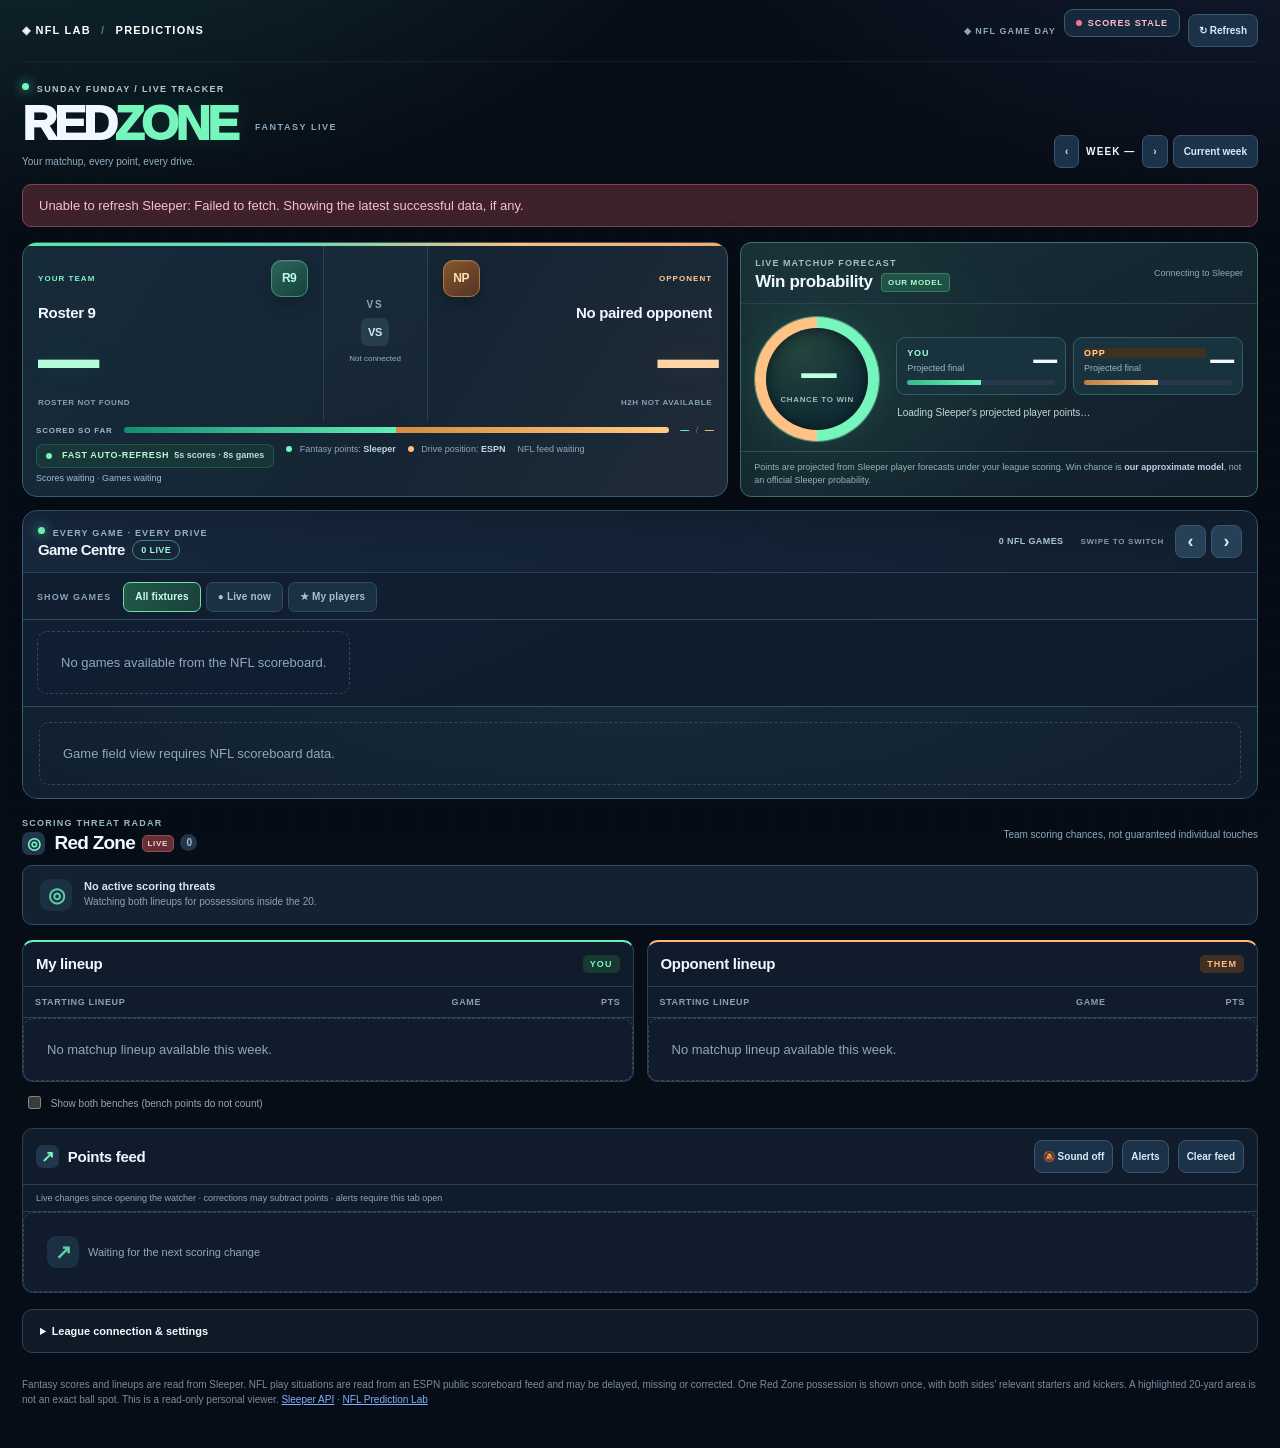
==== commit 5bd1628a: "Speed Fantasy Red Zone to independent 5s Sleeper and 8s NFL refresh, with safe retries" ====
--- a/redzone.html
+++ b/redzone.html
@@ -8,7 +8,7 @@
 <title>Fantasy Red Zone | NFL Prediction Lab</title>
 <link rel="icon" href="assets/favicon.svg" type="image/svg+xml">
 <link rel="stylesheet" href="assets/redzone.css?v=4-broadcast">
-<link rel="stylesheet" href="assets/redzone-broadcast.css?v=4-4" />
+<link rel="stylesheet" href="assets/redzone-broadcast.css?v=5-fast-poll" />
 </head>
 <body>
 <div class="shell">
@@ -28,7 +28,7 @@
       <div class="score-side theirs"><div class="score-top"><span class="overline">OPPONENT</span><span class="fantasy-logo" id="theirBadge" aria-hidden="true">OP</span></div><strong id="theirName">Finding opponent</strong><div id="theirScore" class="points">—</div><span id="theirDetails" class="mini">Waiting for Sleeper</span></div>
     </section>
     <div class="score-track" aria-label="Share of points scored so far"><span class="score-track-label">SCORED SO FAR</span><div class="share-bar"><span id="myShareBar" class="share-me" style="width:50%"></span><span id="theirShareBar" class="share-them" style="width:50%"></span></div><span id="mySharePct" class="share-value">—</span><span class="share-divider">/</span><span id="theirSharePct" class="share-value theirs-share">—</span></div>
-    <div class="feedmeta"><span><i class="dot green"></i> Fantasy points: <b>Sleeper</b></span><span><i class="dot orange"></i> Drive position: <b>ESPN</b></span><span id="gameFeedStatus">NFL play feed: waiting</span></div>
+    <div class="feedmeta"><span class="fast-refresh-pill"><i class="dot green"></i> FAST AUTO-REFRESH <b>5s scores · 8s games</b></span><span><i class="dot green"></i> Fantasy points: <b>Sleeper</b></span><span><i class="dot orange"></i> Drive position: <b>ESPN</b></span><span id="gameFeedStatus">NFL play feed: waiting</span><span id="refreshDetail" class="refresh-detail" aria-live="off">Checking feeds…</span></div>
 
     </div>
     <section class="projections-panel panel" aria-label="Fantasy projected points and win probability">
@@ -81,6 +81,6 @@
   <nav class="mobile-dock" aria-label="Red Zone navigation"><a href="#matchup"><span aria-hidden="true">◈</span>Matchup</a><a href="#games"><span aria-hidden="true">▰</span>Games</a><a href="#players"><span aria-hidden="true">♙</span>Players</a><a href="#scoringSection"><span aria-hidden="true">↗</span>Activity</a></nav>
 </div>
 <script src="assets/redzone-core.js?v=4-4" defer></script>
-<script src="assets/redzone.js?v=4-4" defer></script>
+<script src="assets/redzone.js?v=5-fast-poll" defer></script>
 </body>
 </html>
--- a/assets/redzone-broadcast.css
+++ b/assets/redzone-broadcast.css
@@ -429,3 +429,19 @@
  .rz-open-game{font-size:9px;padding:5px 7px}
  .field-redzone-range span{font-size:7px}
 }
+
+
+/* Fast-poll status: genuine last successful checks, not simulated live data. */
+.fast-refresh-pill{
+ display:inline-flex;align-items:center;gap:5px;
+ padding:5px 9px;border-radius:7px;
+ border:1px solid #3d907258;background:#1c4e3b68;color:#b9f6d5;
+ font-size:9px;letter-spacing:.07em;font-weight:900;
+}
+.fast-refresh-pill b{font-size:9px;color:#e3fff2;letter-spacing:0;white-space:nowrap}
+.refresh-detail{font-variant-numeric:tabular-nums;color:#a0bccd;white-space:nowrap}
+@media(max-width:480px){
+ .fast-refresh-pill{font-size:8px;padding:5px 6px}
+ .fast-refresh-pill b{font-size:8px}
+ .refresh-detail{font-size:8px}
+}
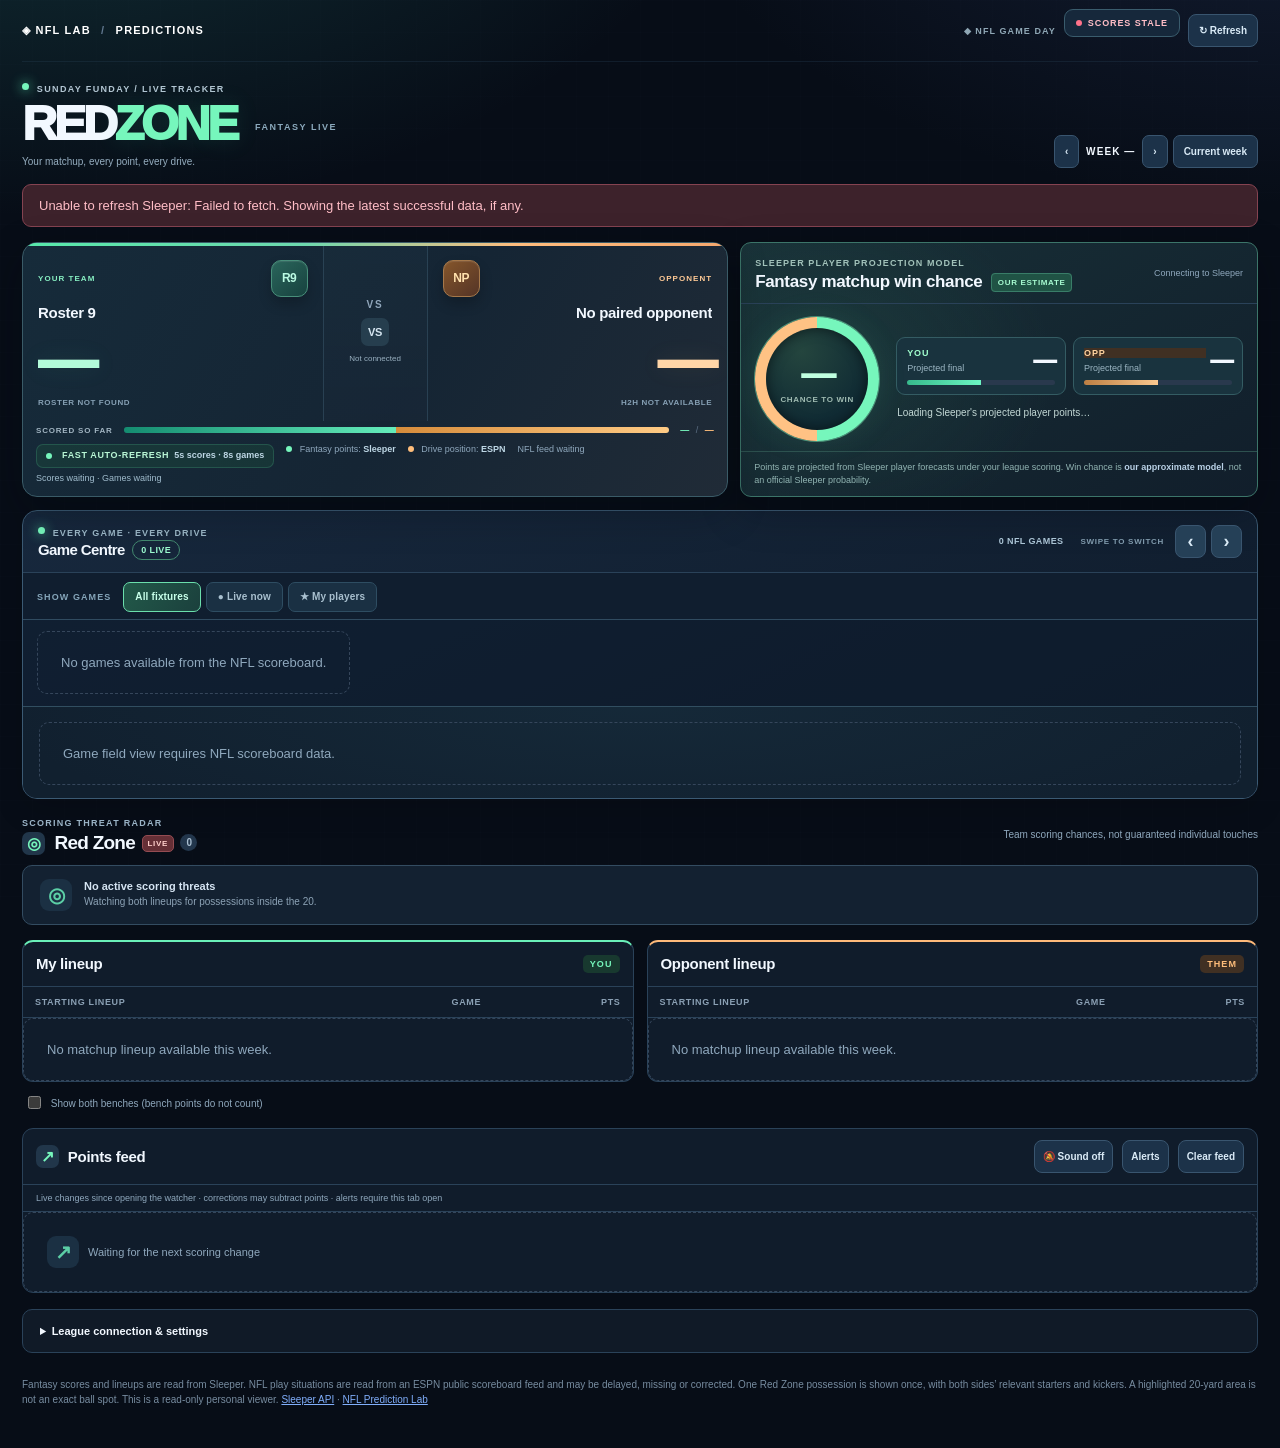
==== commit c5496326: "Add at-a-glance live winner odds to Red Zone game tiles and flag ESPN comparison disagreement" ====
--- a/redzone.html
+++ b/redzone.html
@@ -7,6 +7,7 @@
 <meta name="description" content="Sunday Funday fantasy matchup live scores and NFL red zone alerts, powered by Sleeper and ESPN.">
 <title>Fantasy Red Zone | NFL Prediction Lab</title>
 <link rel="icon" href="assets/favicon.svg" type="image/svg+xml">
+<link rel="stylesheet" href="assets/live-win-model.css?v=1">
 <link rel="stylesheet" href="assets/redzone.css?v=4-broadcast">
 <link rel="stylesheet" href="assets/redzone-broadcast.css?v=5-fast-poll" />
 </head>
@@ -33,7 +34,7 @@
     </div>
     <section class="projections-panel panel" aria-label="Fantasy projected points and win probability">
       <div class="panelhead projection-head">
-        <div><span class="eyebrow">LIVE MATCHUP FORECAST</span><h2>Win probability <span class="model-label">OUR MODEL</span></h2></div>
+        <div><span class="eyebrow">SLEEPER PLAYER PROJECTION MODEL</span><h2>Fantasy matchup win chance <span class="model-label">OUR ESTIMATE</span></h2></div>
         <span id="projectionStamp" class="muted">Loading projections…</span>
       </div>
       <div class="projection-content">
@@ -81,6 +82,8 @@
   <nav class="mobile-dock" aria-label="Red Zone navigation"><a href="#matchup"><span aria-hidden="true">◈</span>Matchup</a><a href="#games"><span aria-hidden="true">▰</span>Games</a><a href="#players"><span aria-hidden="true">♙</span>Players</a><a href="#scoringSection"><span aria-hidden="true">↗</span>Activity</a></nav>
 </div>
 <script src="assets/redzone-core.js?v=4-4" defer></script>
-<script src="assets/redzone.js?v=5-fast-poll" defer></script>
+<script src="assets/live-win-model.js?v=1" defer></script>
+<script src="assets/live-win-ui.js?v=1" defer></script>
+<script src="assets/redzone.js?v=6-nfl-live" defer></script>
 </body>
 </html>
--- a/assets/live-win-model.css
+++ b/assets/live-win-model.css
@@ -0,0 +1,41 @@
+
+/* Shared NFL in-play winner forecast panels: independent of Sleeper fantasy probability */
+.livewin-panel{border:1px solid #325e61;border-radius:12px;background:linear-gradient(130deg,#15352f,#142330);color:#eef6f5;padding:14px;min-width:0}
+.livewin-top,.livewin-main,.livewin-labels,.livewin-factor,.livewin-inputs{display:flex;align-items:center;justify-content:space-between;gap:12px}
+.livewin-top{margin-bottom:8px}
+.livewin-top small,.livewin-versus,.livewin-labels,.livewin-mini,.livewin-inputs,.livewin-disclaimer,.livewin-reference{color:#9eb7be;font-size:10px;line-height:1.55}
+.livewin-live{font-size:9px;font-weight:850;letter-spacing:.75px;color:#7af5c1}
+.livewin-main{align-items:flex-end}
+.livewin-main>div:first-child{display:flex;flex-direction:column;gap:2px}
+.livewin-main strong{font-size:clamp(25px,4vw,38px);letter-spacing:-.8px;font-variant-numeric:tabular-nums;line-height:1}
+.livewin-main span{font-size:12px;font-weight:750}
+.livewin-versus{text-align:right}
+.livewin-versus small,.livewin-mini{display:block}
+.livewin-prob{height:9px;border-radius:50px;background:#bd5a6e;overflow:hidden;margin:11px 0 4px}
+.livewin-prob span{display:block;height:100%;border-radius:50px;background:linear-gradient(90deg,#4dd3a6,#a1faac)}
+.livewin-labels{font-variant-numeric:tabular-nums}
+.livewin-mini{margin-top:8px}
+.livewin-attribution{margin-top:16px;border-top:1px solid #3a5b60;padding-top:13px}
+.livewin-subtitle{font-size:10px;letter-spacing:1px;color:#a6d9d0;font-weight:800;margin-bottom:7px}
+.livewin-factor{padding:7px 0;border-bottom:1px solid #334c50;font-size:11px;color:#c8dbdf}
+.livewin-factor b{font-variant-numeric:tabular-nums;color:#fff}
+.livewin-factor b.up{color:#a2f4c0}.livewin-factor b.down{color:#ffa4a8}
+.livewin-factor.final{color:#ecf9f3;border-bottom:0;font-weight:850}
+.livewin-inputs{margin-top:12px;justify-content:flex-start;flex-wrap:wrap;gap:5px 12px}
+.livewin-inputs>span{border:1px solid #395459;border-radius:5px;padding:5px 8px}
+.livewin-disclaimer{margin:13px 0 0;border-top:1px solid #395054;padding-top:11px}
+.livewin-reference{margin-top:11px;padding:10px;border:1px dashed #60738d;border-radius:8px}
+.livewin-reference small{display:block}
+.livewin-unavailable{display:flex;flex-direction:column;gap:6px;background:#11242d;border:1px solid #2e4b58;border-radius:9px;padding:12px;line-height:1.5}
+.livewin-unavailable>span{font-size:9px;color:#71ecbc;letter-spacing:.8px;font-weight:850}
+.livewin-unavailable>b{font-size:12px;color:#d0e0e8}
+.livewin-unavailable>small{font-size:10px;color:#8aa2b3}
+.started-prob .livewin-panel,.started-prob .livewin-unavailable{max-width:270px;width:100%;text-align:left}
+.started-prob .livewin-compact{padding:9px;margin-bottom:7px}
+.started-prob .livewin-compact .livewin-top small,.started-prob .livewin-compact .livewin-versus{display:none}
+.started-prob .livewin-compact .livewin-main strong{font-size:23px}
+.started-prob .livewin-compact .livewin-main span{font-size:10px}
+.started-prob .livewin-compact .livewin-prob{margin:7px 0 3px;height:6px}
+.started-prob .livewin-compact .livewin-live{font-size:8px}
+.started-prob .livewin-compact .livewin-mini{font-size:8px}
+@media(max-width:520px){.started-prob .livewin-panel{min-width:120px}.started-prob .livewin-unavailable{max-width:155px}.livewin-main strong{font-size:26px}.livewin-inputs{font-size:9px}}
--- a/assets/redzone.css
+++ b/assets/redzone.css
@@ -246,3 +246,9 @@
   .field-matchup>b{font-size:11px}.field-stadium{height:95px}.win-gauge{width:71px;height:71px}
   .forecast-row>b{font-size:16px}.table-head,.player{grid-template-columns:minmax(0,1fr) 73px 58px}
 }
+
+/* Live winner probability in game carousel (distinct from Sleeper fantasy forecast) */
+.game-tab-live-win{margin:9px 0 1px;padding:7px 8px;border-top:1px solid #2e6b62;color:#84f6c5;font-size:11px;font-weight:850;text-align:left;font-variant-numeric:tabular-nums}
+.game-tab-live-win small{display:block;color:#9cb9bb;font-size:8px;letter-spacing:.35px;margin-top:2px}
+.redzone-nfl-live-forecast{margin:12px 0 14px}
+.redzone-nfl-live-forecast .livewin-panel{margin:0}
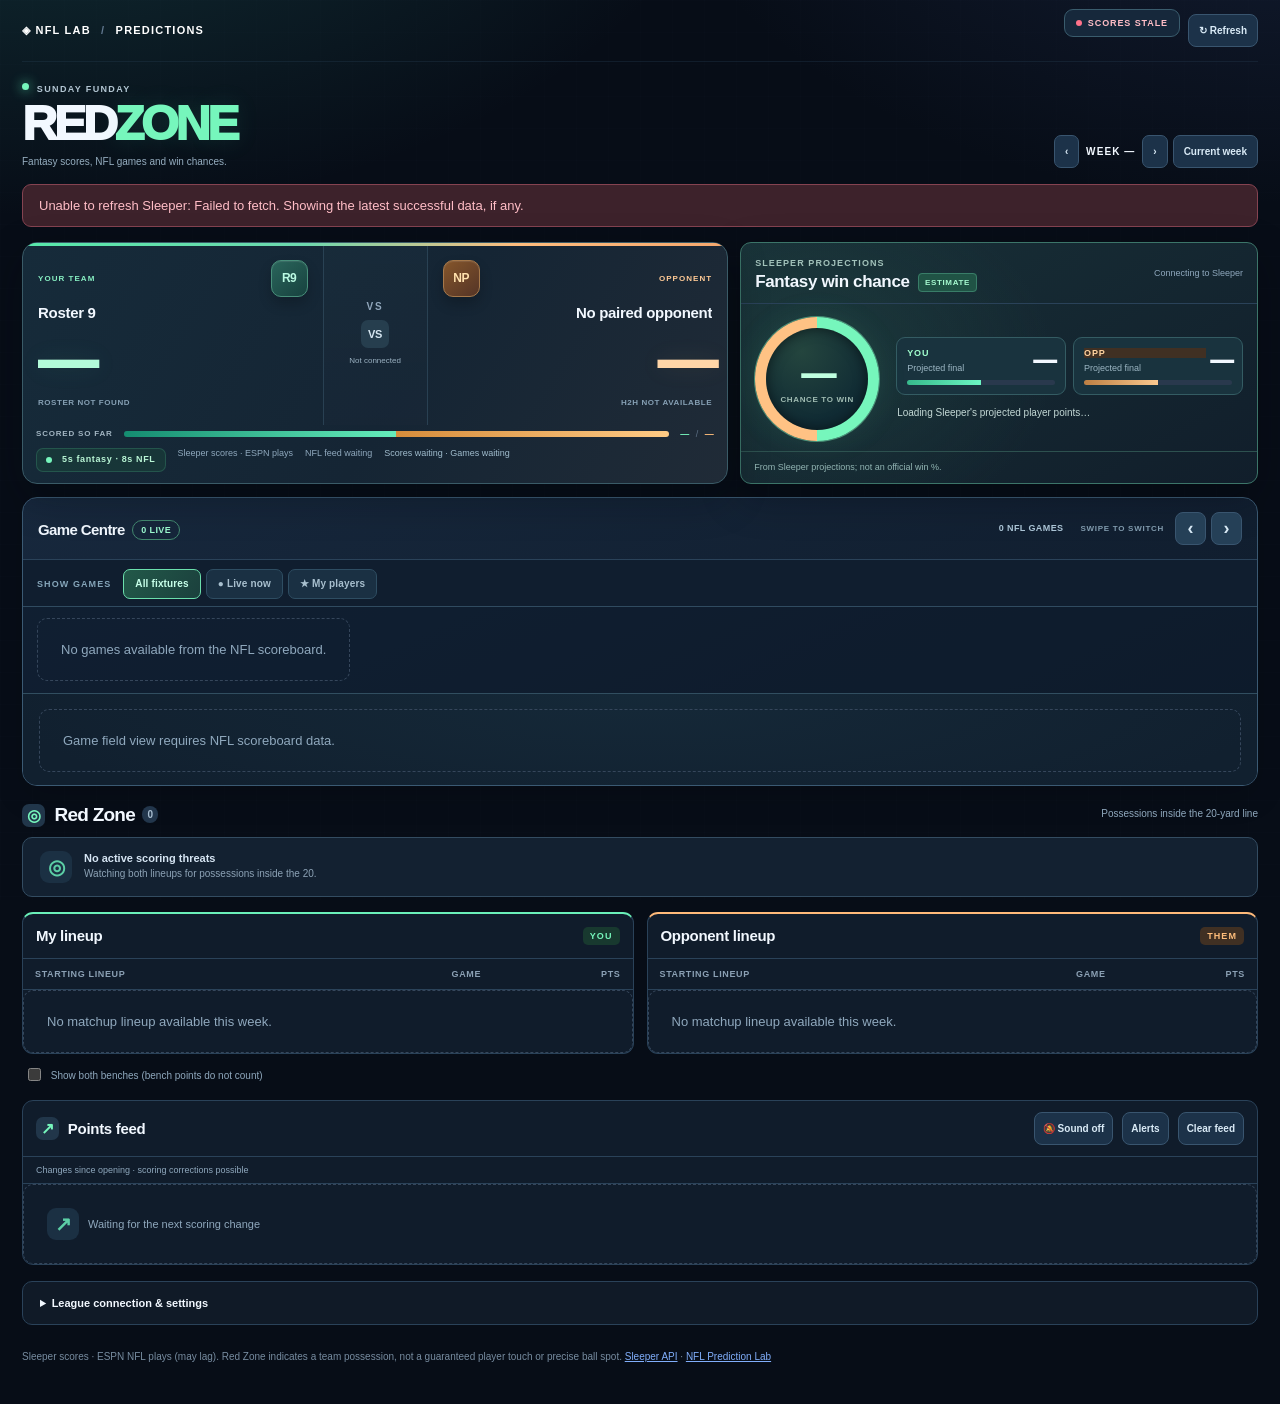
==== commit db2af237: "Trim repeated banner, headline and helper copy in NFL Lab and Red Zone" ====
--- a/redzone.html
+++ b/redzone.html
@@ -15,11 +15,11 @@
 <div class="shell">
   <header class="top">
     <a class="back" href="./index.html">◈ NFL LAB <span>/</span> PREDICTIONS</a>
-    <div class="topright"><span class="header-signal">◆ NFL GAME DAY</span><span id="connection" class="status"><i></i> CONNECTING</span><button id="refresh" class="small-btn">↻ Refresh</button></div>
+    <div class="topright"><span id="connection" class="status"><i></i> CONNECTING</span><button id="refresh" class="small-btn">↻ Refresh</button></div>
   </header>
   <main>
     <div class="page-heading">
-      <div class="title-block"><p class="eyebrow"><span class="broadcast-dot"></span> SUNDAY FUNDAY / LIVE TRACKER</p><h1>RED<span>ZONE</span> <small>FANTASY LIVE</small></h1><p class="subtitle">Your matchup, every point, every drive.</p></div>
+      <div class="title-block"><p class="eyebrow"><span class="broadcast-dot"></span> SUNDAY FUNDAY</p><h1>RED<span>ZONE</span> </h1><p class="subtitle">Fantasy scores, NFL games and win chances.</p></div>
       <div class="tools"><button id="weekPrev" class="small-btn" title="Previous week">‹</button><b id="weekLabel">WEEK —</b><button id="weekNext" class="small-btn" title="Next week">›</button><button id="currentWeek" class="small-btn subtle">Current week</button></div>
     </div>
     <div id="error" class="error" role="alert" hidden></div>
@@ -29,12 +29,12 @@
       <div class="score-side theirs"><div class="score-top"><span class="overline">OPPONENT</span><span class="fantasy-logo" id="theirBadge" aria-hidden="true">OP</span></div><strong id="theirName">Finding opponent</strong><div id="theirScore" class="points">—</div><span id="theirDetails" class="mini">Waiting for Sleeper</span></div>
     </section>
     <div class="score-track" aria-label="Share of points scored so far"><span class="score-track-label">SCORED SO FAR</span><div class="share-bar"><span id="myShareBar" class="share-me" style="width:50%"></span><span id="theirShareBar" class="share-them" style="width:50%"></span></div><span id="mySharePct" class="share-value">—</span><span class="share-divider">/</span><span id="theirSharePct" class="share-value theirs-share">—</span></div>
-    <div class="feedmeta"><span class="fast-refresh-pill"><i class="dot green"></i> FAST AUTO-REFRESH <b>5s scores · 8s games</b></span><span><i class="dot green"></i> Fantasy points: <b>Sleeper</b></span><span><i class="dot orange"></i> Drive position: <b>ESPN</b></span><span id="gameFeedStatus">NFL play feed: waiting</span><span id="refreshDetail" class="refresh-detail" aria-live="off">Checking feeds…</span></div>
+    <div class="feedmeta"><span class="fast-refresh-pill"><i class="dot green"></i> 5s fantasy · 8s NFL</span><span>Sleeper scores · ESPN plays</span><span id="gameFeedStatus">NFL play feed: waiting</span><span id="refreshDetail" class="refresh-detail" aria-live="off">Checking feeds…</span></div>
 
     </div>
     <section class="projections-panel panel" aria-label="Fantasy projected points and win probability">
       <div class="panelhead projection-head">
-        <div><span class="eyebrow">SLEEPER PLAYER PROJECTION MODEL</span><h2>Fantasy matchup win chance <span class="model-label">OUR ESTIMATE</span></h2></div>
+        <div><span class="eyebrow">SLEEPER PROJECTIONS</span><h2>Fantasy win chance <span class="model-label">ESTIMATE</span></h2></div>
         <span id="projectionStamp" class="muted">Loading projections…</span>
       </div>
       <div class="projection-content">
@@ -44,16 +44,16 @@
         <div class="projection-comparison">
           <div class="forecast-row"><span class="forecast-side me">YOU</span><b id="myProjected">—</b><span class="forecast-descriptor">Projected final</span><div class="forecast-mini"><span id="myForecastBar"></span></div></div>
           <div class="forecast-row"><span class="forecast-side rival">OPP</span><b id="theirProjected">—</b><span class="forecast-descriptor">Projected final</span><div class="forecast-mini"><span id="theirForecastBar"></span></div></div>
-          <p id="projectionStatus" class="forecast-status">Checking Sleeper player projections and remaining game time.</p>
+          <p id="projectionStatus" class="forecast-status">Loading projections…</p>
         </div>
       </div>
-      <div class="projection-disclaimer">Points are projected from Sleeper player forecasts under your league scoring. Win chance is <strong>our approximate model</strong>, not an official Sleeper probability.</div>
+      <div class="projection-disclaimer">From Sleeper projections; not an official win %.</div>
     </section>
 
     </section>
     <section class="game-centre panel" id="games" aria-label="Live NFL game selector">
       <div class="panelhead game-centre-head">
-        <div><span class="eyebrow"><span class="broadcast-dot"></span> EVERY GAME · EVERY DRIVE</span><h2>Game Centre <span id="gamesLiveCount" class="games-live-count">—</span></h2></div>
+        <div><h2>Game Centre <span id="gamesLiveCount" class="games-live-count">—</span></h2></div>
         <div class="game-controls"><span id="gamesStatus">Loading fixtures…</span><span class="swipe-hint">SWIPE TO SWITCH</span><button type="button" class="small-btn" id="gamePrev" aria-label="Previous NFL game">‹</button><button type="button" class="small-btn" id="gameNext" aria-label="Next NFL game">›</button></div>
       </div>
       <div class="game-filterbar" role="group" aria-label="Filter NFL game carousel">
@@ -66,24 +66,24 @@
       <div class="game-details" id="gameDetails" role="tabpanel"><div class="empty">Choose any NFL game to view the ball on the field.</div></div>
     </section>
     <section class="redzone-section">
-      <div class="section-heading"><div><span class="eyebrow">SCORING THREAT RADAR</span><h2><span class="section-graphic">◎</span> Red Zone <span class="hot">LIVE</span> <span id="rzCount" class="rz-count">0</span></h2></div><span class="muted">Team scoring chances, not guaranteed individual touches</span></div>
+      <div class="section-heading"><div><h2><span class="section-graphic">◎</span> Red Zone <span id="rzCount" class="rz-count">0</span></h2></div><span class="muted">Possessions inside the 20-yard line</span></div>
       <div id="redzones" class="redzones"><div class="empty">Checking NFL games for Red Zone possessions…</div></div>
     </section>
-    <div id="players" class="lineup-toolbar" aria-label="Choose fantasy lineup"><div class="view-switch"><button type="button" class="active" data-view="mine" aria-pressed="true">◉ My team</button><button type="button" data-view="theirs" aria-pressed="false">◉ Opponent</button></div><span class="compact-note">Swipe-free lineup view</span></div>
+    <div id="players" class="lineup-toolbar" aria-label="Choose fantasy lineup"><div class="view-switch"><button type="button" class="active" data-view="mine" aria-pressed="true">◉ My team</button><button type="button" data-view="theirs" aria-pressed="false">◉ Opponent</button></div></div>
     <section class="columns" id="lineups" data-view="mine">
       <div class="panel team-panel"><div class="panelhead"><h2>My lineup <span id="myCount" class="count"></span></h2><span class="side-tag yours">YOU</span></div><div class="table-head"><span>STARTING LINEUP</span><span>GAME</span><span>PTS</span></div><div id="myPlayers"><div class="empty">Loading starters…</div></div></div>
       <div class="panel opponent-panel"><div class="panelhead"><h2>Opponent lineup <span id="theirCount" class="count"></span></h2><span class="side-tag rival">THEM</span></div><div class="table-head"><span>STARTING LINEUP</span><span>GAME</span><span>PTS</span></div><div id="theirPlayers"><div class="empty">Loading starters…</div></div></div>
     </section>
     <div class="bench-actions"><label><input id="benchToggle" type="checkbox"> Show both benches (bench points do not count)</label></div>
-    <section id="scoringSection" class="panel activity-panel"><div class="panelhead"><h2><span class="section-graphic">↗</span> Points feed</h2><div class="actions"><button id="sound" class="small-btn">🔕 Sound off</button><button id="notifications" class="small-btn">Alerts</button><button id="clearActivity" class="small-btn subtle">Clear feed</button></div></div><div class="activity-help">Live changes since opening the watcher · corrections may subtract points · alerts require this tab open</div><div id="activity" class="activity"><div class="empty">Waiting for the next fantasy-points change…</div></div></section>
-    <section class="settings"><details><summary>League connection &amp; settings</summary><div class="settings-body"><p>Connected by default to Sunday Funday / Tall &amp; Handsome. You can change league and roster if you want to watch a different Sleeper matchup.</p><div class="settings-controls"><label>Sleeper league ID <input id="leagueInput" inputmode="numeric" autocomplete="off"></label><label>My roster number <input id="rosterInput" type="number" min="1" max="99"></label><button id="saveSettings" class="small-btn primary">Connect league</button></div><p class="fine">No Sleeper password or API key needed. Settings and scoring activity remain in this browser.</p></div></details></section>
-    <footer>Fantasy scores and lineups are read from Sleeper. NFL play situations are read from an ESPN public scoreboard feed and may be delayed, missing or corrected. One Red Zone possession is shown once, with both sides’ relevant starters and kickers. A highlighted 20-yard area is not an exact ball spot. This is a read-only personal viewer. <a href="https://docs.sleeper.com/" target="_blank" rel="noopener">Sleeper API</a> · <a href="./index.html">NFL Prediction Lab</a></footer>
+    <section id="scoringSection" class="panel activity-panel"><div class="panelhead"><h2><span class="section-graphic">↗</span> Points feed</h2><div class="actions"><button id="sound" class="small-btn">🔕 Sound off</button><button id="notifications" class="small-btn">Alerts</button><button id="clearActivity" class="small-btn subtle">Clear feed</button></div></div><div class="activity-help">Changes since opening · scoring corrections possible</div><div id="activity" class="activity"><div class="empty">Waiting for the next fantasy-points change…</div></div></section>
+    <section class="settings"><details><summary>League connection &amp; settings</summary><div class="settings-body"><p>Default: Sunday Funday. Change the league or roster below.</p><div class="settings-controls"><label>Sleeper league ID <input id="leagueInput" inputmode="numeric" autocomplete="off"></label><label>My roster number <input id="rosterInput" type="number" min="1" max="99"></label><button id="saveSettings" class="small-btn primary">Connect league</button></div><p class="fine">No Sleeper password or API key needed. Settings and scoring activity remain in this browser.</p></div></details></section>
+    <footer>Sleeper scores · ESPN NFL plays (may lag). Red Zone indicates a team possession, not a guaranteed player touch or precise ball spot. <a href="https://docs.sleeper.com/" target="_blank" rel="noopener">Sleeper API</a> · <a href="./index.html">NFL Prediction Lab</a></footer>
   </main>
   <nav class="mobile-dock" aria-label="Red Zone navigation"><a href="#matchup"><span aria-hidden="true">◈</span>Matchup</a><a href="#games"><span aria-hidden="true">▰</span>Games</a><a href="#players"><span aria-hidden="true">♙</span>Players</a><a href="#scoringSection"><span aria-hidden="true">↗</span>Activity</a></nav>
 </div>
 <script src="assets/redzone-core.js?v=4-4" defer></script>
 <script src="assets/live-win-model.js?v=1" defer></script>
-<script src="assets/live-win-ui.js?v=1" defer></script>
-<script src="assets/redzone.js?v=6-nfl-live" defer></script>
+<script src="assets/live-win-ui.js?v=3-clean-copy" defer></script>
+<script src="assets/redzone.js?v=8-clean-copy" defer></script>
 </body>
 </html>
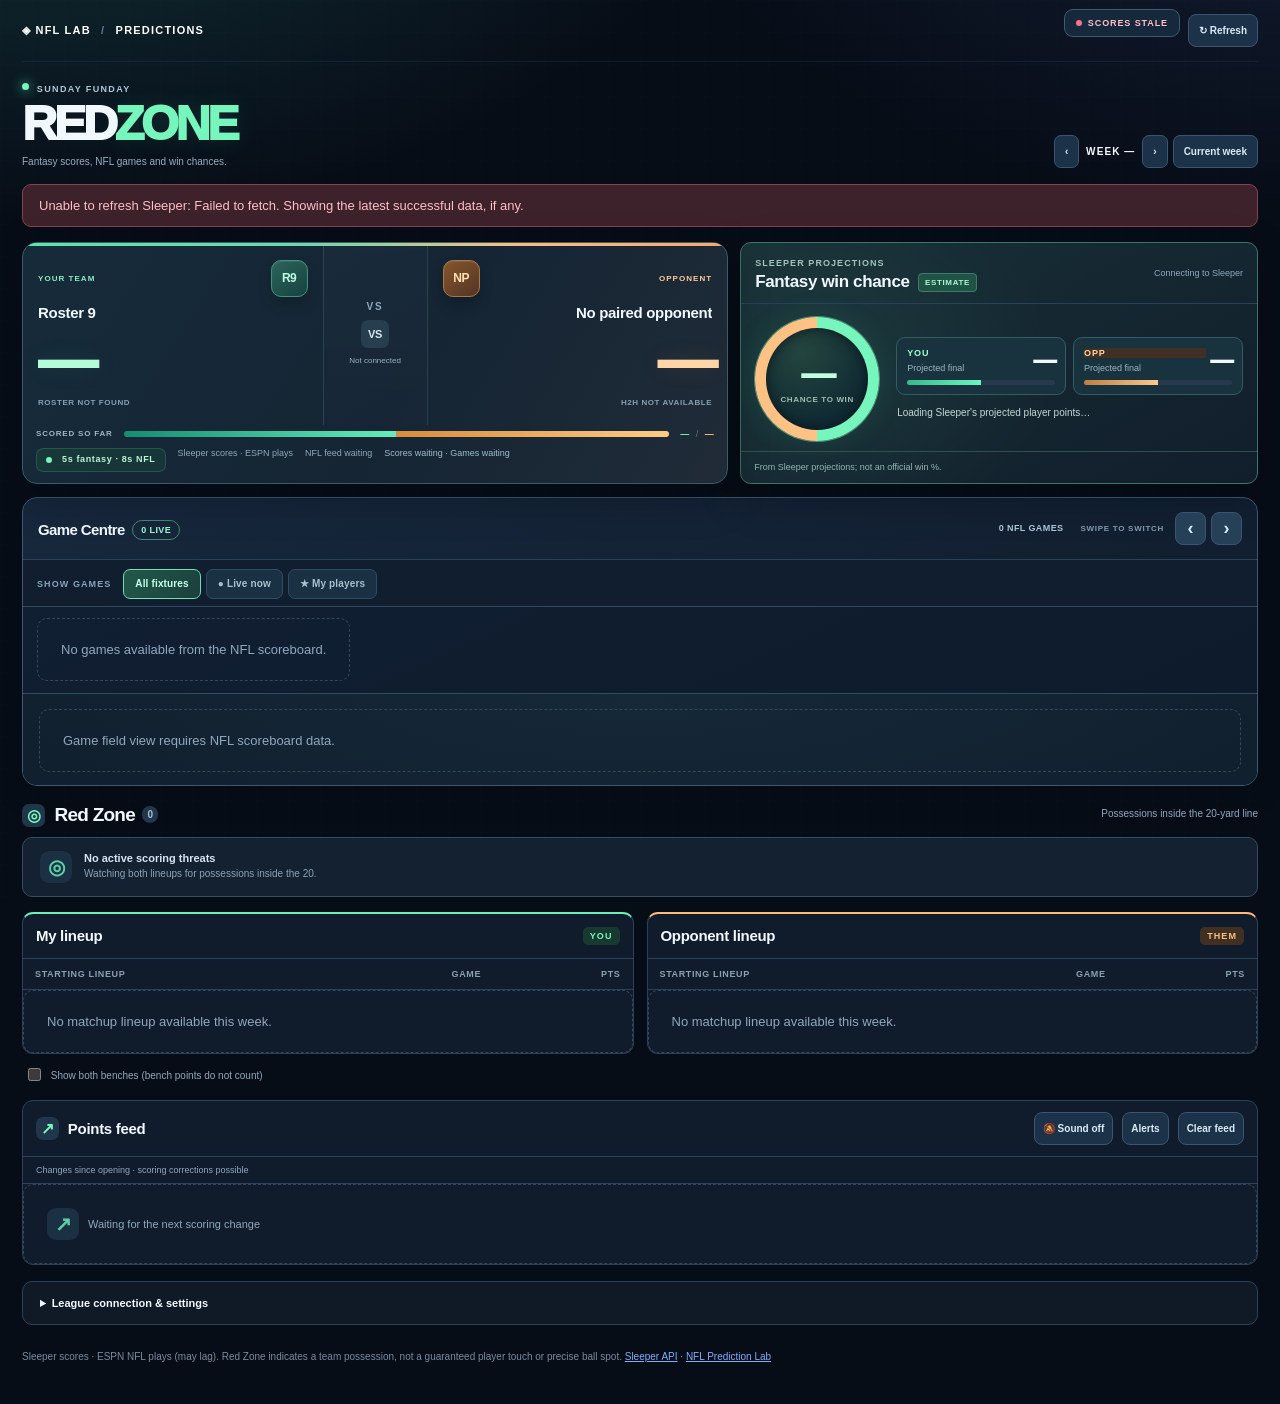
==== commit de735965: "Grade final games against frozen pregame favorite; remove misleading in-play panel" ====
--- a/redzone.html
+++ b/redzone.html
@@ -7,7 +7,7 @@
 <meta name="description" content="Sunday Funday fantasy matchup live scores and NFL red zone alerts, powered by Sleeper and ESPN.">
 <title>Fantasy Red Zone | NFL Prediction Lab</title>
 <link rel="icon" href="assets/favicon.svg" type="image/svg+xml">
-<link rel="stylesheet" href="assets/live-win-model.css?v=1">
+<link rel="stylesheet" href="assets/live-win-model.css?v=2-final-result">
 <link rel="stylesheet" href="assets/redzone.css?v=4-broadcast">
 <link rel="stylesheet" href="assets/redzone-broadcast.css?v=5-fast-poll" />
 </head>
@@ -83,7 +83,7 @@
 </div>
 <script src="assets/redzone-core.js?v=4-4" defer></script>
 <script src="assets/live-win-model.js?v=1" defer></script>
-<script src="assets/live-win-ui.js?v=3-clean-copy" defer></script>
+<script src="assets/live-win-ui.js?v=4-final-result" defer></script>
 <script src="assets/redzone.js?v=8-clean-copy" defer></script>
 </body>
 </html>
--- a/assets/live-win-model.css
+++ b/assets/live-win-model.css
@@ -39,3 +39,14 @@
 .started-prob .livewin-compact .livewin-live{font-size:8px}
 .started-prob .livewin-compact .livewin-mini{font-size:8px}
 @media(max-width:520px){.started-prob .livewin-panel{min-width:120px}.started-prob .livewin-unavailable{max-width:155px}.livewin-main strong{font-size:26px}.livewin-inputs{font-size:9px}}
+
+/* Completed games show result of the frozen pick, never an in-play warning. */
+.livewin-result{display:flex;align-items:center;justify-content:space-between;gap:9px;border-radius:8px;border:1px solid #4b6070;background:#12222c;padding:11px 13px;min-width:0}
+.livewin-result strong{font-size:11px;letter-spacing:.5px;font-weight:850;line-height:1.2}
+.livewin-result small{font-size:10px;color:#aebdc9}
+.livewin-result-correct{background:#11352f;border-color:#376c58;color:#aaf1c9}
+.livewin-result-wrong{background:#34232b;border-color:#784251;color:#ffc1c6}
+.livewin-result-tie,.livewin-result-pending{color:#d3dce3}
+.started-prob .livewin-result{justify-content:flex-end;max-width:270px}
+.started-prob .livewin-result strong{font-size:10px}
+@media(max-width:520px){.started-prob .livewin-result{padding:8px 10px}}
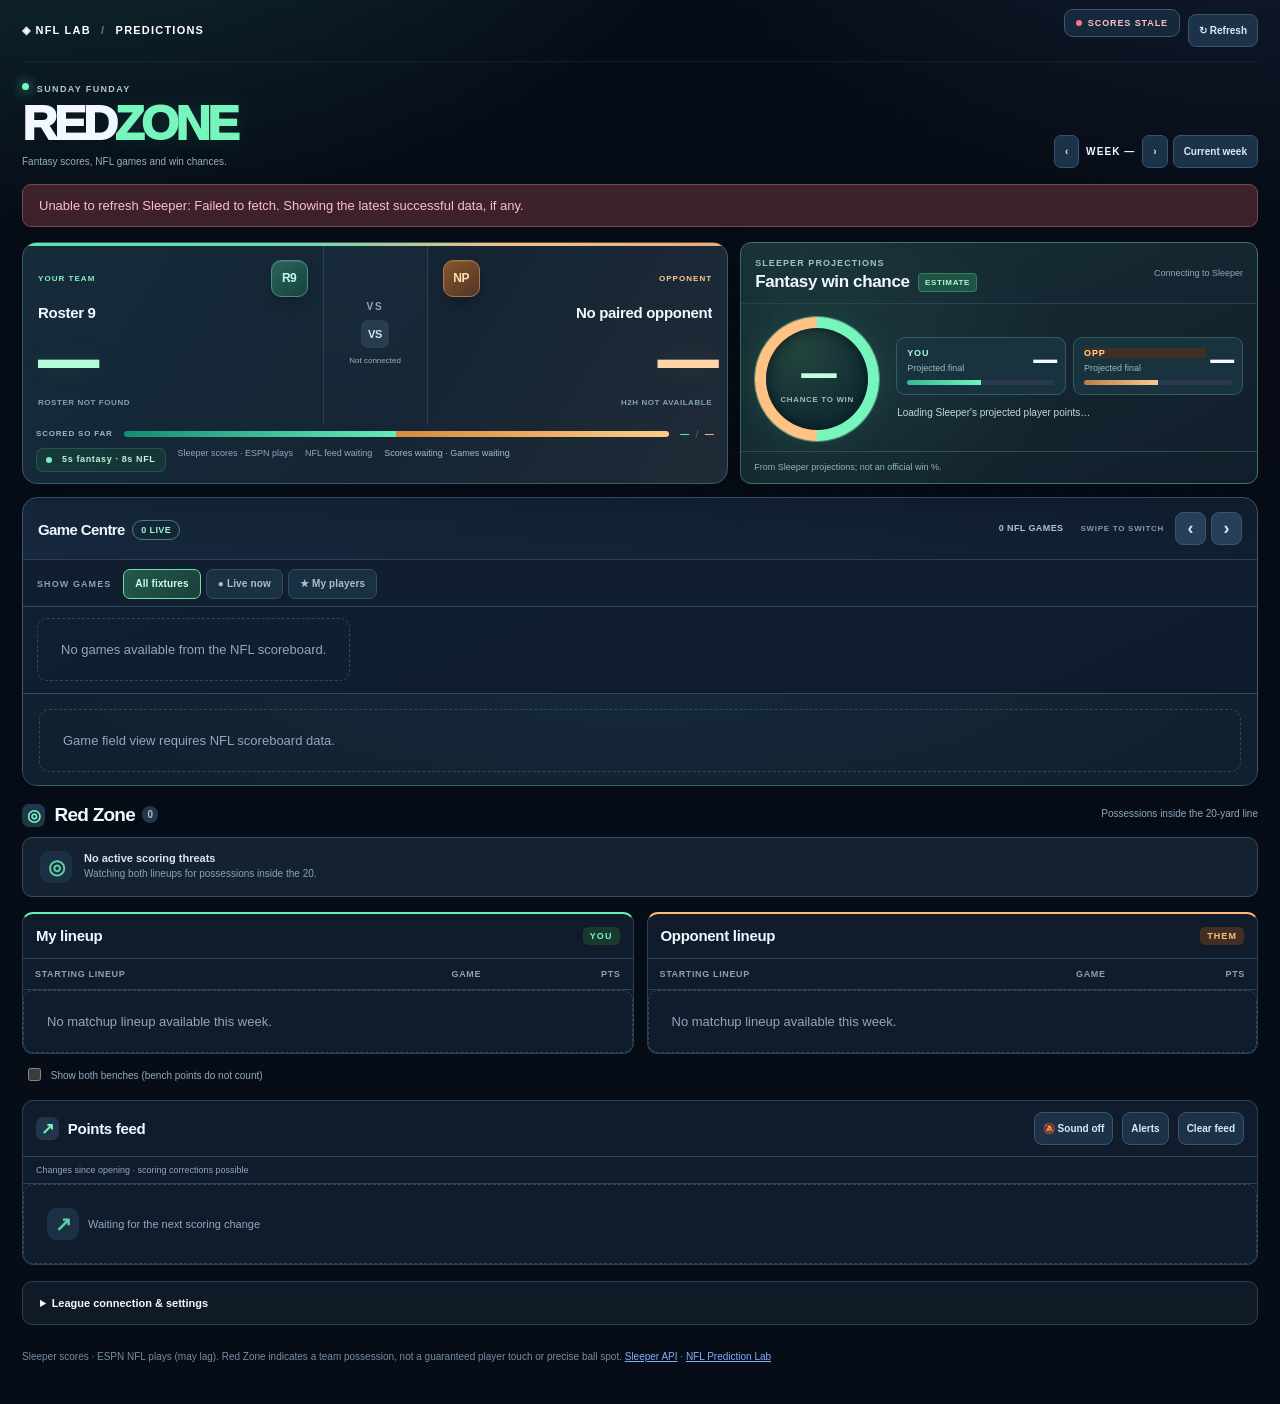
==== commit bd3670ab: "Refresh cached main dashboard and Red Zone scripts after NFL scoreboard fix" ====
--- a/redzone.html
+++ b/redzone.html
@@ -84,6 +84,6 @@
 <script src="assets/redzone-core.js?v=4-4" defer></script>
 <script src="assets/live-win-model.js?v=1" defer></script>
 <script src="assets/live-win-ui.js?v=4-final-result" defer></script>
-<script src="assets/redzone.js?v=8-clean-copy" defer></script>
+<script src="assets/redzone.js?v=9-score-alias" defer></script>
 </body>
 </html>
